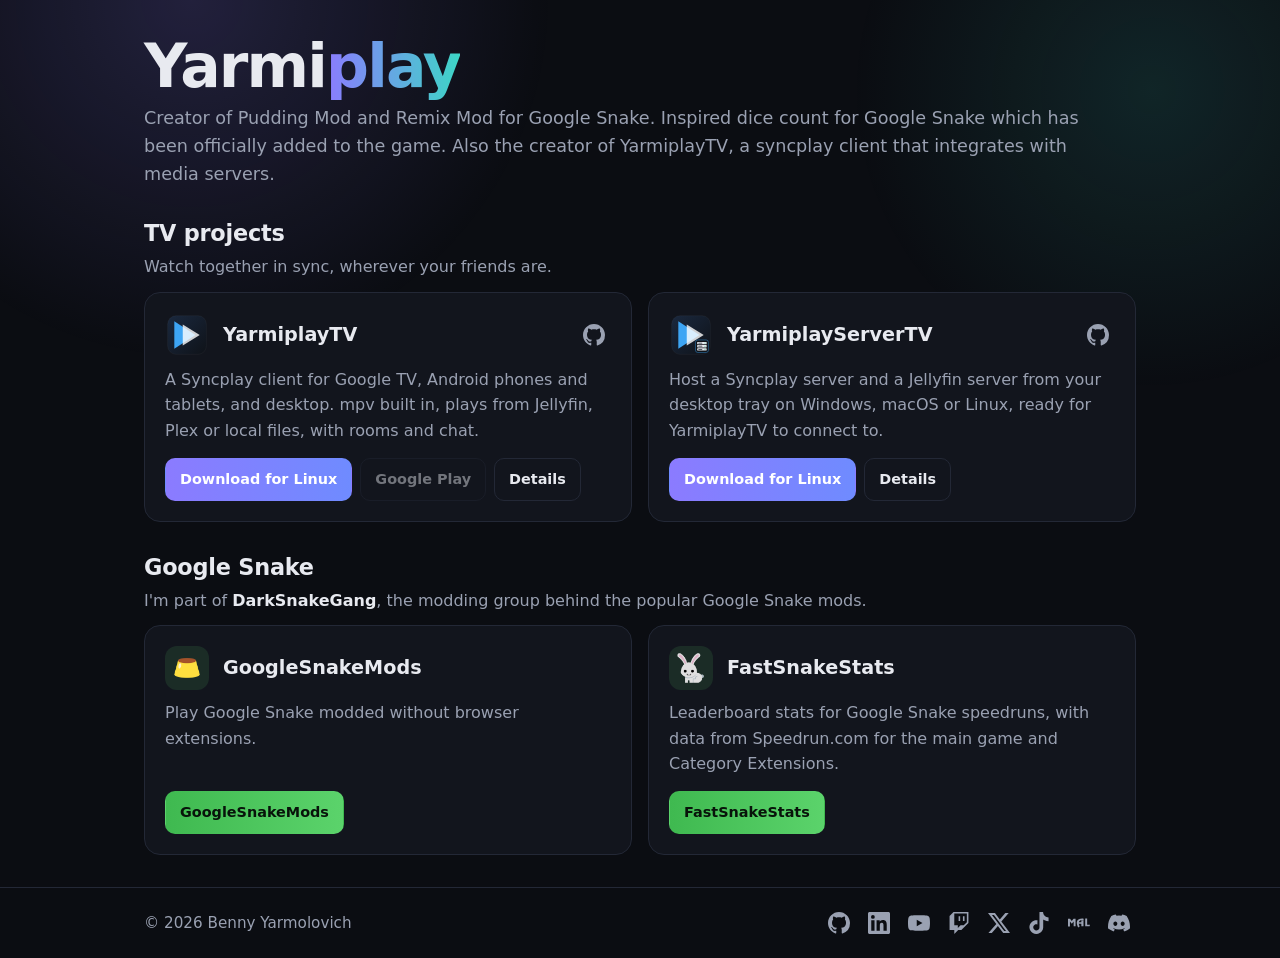
==== index.html @ f29c800c "Footer: icon-only social links Co-authored-by: Cursor <cursoragent@cursor.com>" ====
<!doctype html>
<html lang="en">
<head>
  <meta charset="utf-8">
  <meta name="viewport" content="width=device-width, initial-scale=1">
  <title>Yarmiplay: watch-together apps and Google Snake mods</title>
  <meta name="description" content="Yarmiplay is Benny Yarmolovich's home for YarmiplayTV and YarmiplayServerTV, plus GoogleSnakeMods and FastSnakeStats with DarkSnakeGang.">
  <link rel="canonical" href="https://yarmiplay.com/">
  <meta name="theme-color" content="#0b0d12">
  <link rel="icon" href="/favicon.svg" type="image/svg+xml">

  <meta property="og:type" content="website">
  <meta property="og:site_name" content="Yarmiplay">
  <meta property="og:title" content="Yarmiplay: watch-together apps and Google Snake mods">
  <meta property="og:description" content="YarmiplayTV, YarmiplayServerTV, GoogleSnakeMods and FastSnakeStats.">
  <meta property="og:url" content="https://yarmiplay.com/">
  <meta name="twitter:card" content="summary">
  <meta name="twitter:title" content="Yarmiplay">
  <meta name="twitter:description" content="YarmiplayTV, YarmiplayServerTV, GoogleSnakeMods and FastSnakeStats.">

  <script type="application/ld+json">
  {
    "@context": "https://schema.org",
    "@graph": [
      {
        "@type": "WebSite",
        "@id": "https://yarmiplay.com/#website",
        "url": "https://yarmiplay.com/",
        "name": "Yarmiplay",
        "publisher": { "@id": "https://yarmiplay.com/#person" }
      },
      {
        "@type": "Person",
        "@id": "https://yarmiplay.com/#person",
        "name": "Benny Yarmolovich",
        "alternateName": "Yarmiplay",
        "url": "https://yarmiplay.com/",
        "sameAs": [
          "https://github.com/Yarmiplay",
          "https://www.linkedin.com/in/benny-yarmolovich",
          "https://www.youtube.com/@Yarmiplay",
          "https://www.twitch.tv/yarmiplay",
          "https://x.com/yarmiplay",
          "https://www.tiktok.com/@yarmiplay",
          "https://myanimelist.net/profile/Yarmiplay"
        ],
        "memberOf": { "@type": "Organization", "name": "DarkSnakeGang", "url": "https://googlesnakemods.com/" }
      },
      {
        "@type": "SoftwareApplication",
        "name": "YarmiplayTV",
        "url": "https://tv.yarmiplay.com/",
        "applicationCategory": "MultimediaApplication",
        "operatingSystem": "Android, Google TV, Windows, macOS, Linux",
        "author": { "@id": "https://yarmiplay.com/#person" }
      },
      {
        "@type": "SoftwareApplication",
        "name": "YarmiplayServerTV",
        "url": "https://servertv.yarmiplay.com/",
        "applicationCategory": "MultimediaApplication",
        "operatingSystem": "Windows, macOS, Linux",
        "author": { "@id": "https://yarmiplay.com/#person" }
      }
    ]
  }
  </script>

  <link rel="stylesheet" href="/styles.css">
</head>
<body>
  <div class="glow" aria-hidden="true"></div>

  <header class="hero">
    <div class="wrap">
      <h1>Yarmi<span class="accent">play</span></h1>
      <p class="lead">Creator of Pudding Mod and Remix Mod for Google Snake. Inspired dice count for Google Snake which has been officially added to the game. Also the creator of YarmiplayTV, a syncplay client that integrates with media servers.</p>
    </div>
  </header>

  <main class="wrap">
    <section id="tv" aria-labelledby="tv-title">
      <h2 id="tv-title">TV projects</h2>
      <p class="section-lead">Watch together in sync, wherever your friends are.</p>
      <div class="grid">
        <article class="card">
          <div class="card-head">
            <div class="card-icon app" aria-hidden="true">
              <img src="/images/yarmiplaytv.svg" alt="" width="44" height="44">
            </div>
            <h3>YarmiplayTV</h3>
            <a class="card-source" href="https://github.com/Yarmiplay/YarmiplayTV" aria-label="Source on GitHub" title="Source on GitHub"><svg viewBox="0 0 16 16" aria-hidden="true"><path fill="currentColor" d="M8 0C3.58 0 0 3.58 0 8c0 3.54 2.29 6.53 5.47 7.59.4.07.55-.17.55-.38 0-.19-.01-.82-.01-1.49-2.01.37-2.53-.49-2.69-.94-.09-.23-.48-.94-.82-1.13-.28-.15-.68-.52-.01-.53.63-.01 1.08.58 1.23.82.72 1.21 1.87.87 2.33.66.07-.52.28-.87.51-1.07-1.78-.2-3.64-.89-3.64-3.95 0-.87.31-1.59.82-2.15-.08-.2-.36-1.02.08-2.12 0 0 .67-.21 2.2.82.64-.18 1.32-.27 2-.27.68 0 1.36.09 2 .27 1.53-1.04 2.2-.82 2.2-.82.44 1.1.16 1.92.08 2.12.51.56.82 1.27.82 2.15 0 3.07-1.87 3.75-3.65 3.95.29.25.54.73.54 1.48 0 1.07-.01 1.93-.01 2.2 0 .21.15.46.55.38A8.01 8.01 0 0 0 16 8c0-4.42-3.58-8-8-8z"/></svg></a>
          </div>
          <p>A Syncplay client for Google TV, Android phones and tablets, and desktop. mpv built in, plays from Jellyfin, Plex or local files, with rooms and chat.</p>
          <div class="card-actions">
            <a class="btn primary" href="https://tv.yarmiplay.com/" data-download="tv">Download</a>
            <span class="btn disabled" aria-disabled="true" title="Coming soon">Google Play</span>
            <a class="btn" href="https://tv.yarmiplay.com/">Details</a>
          </div>
        </article>

        <article class="card">
          <div class="card-head">
            <div class="card-icon app" aria-hidden="true">
              <img src="/images/yarmiplayservertv.svg" alt="" width="44" height="44">
            </div>
            <h3>YarmiplayServerTV</h3>
            <a class="card-source" href="https://github.com/Yarmiplay/YarmiplayServerTV" aria-label="Source on GitHub" title="Source on GitHub"><svg viewBox="0 0 16 16" aria-hidden="true"><path fill="currentColor" d="M8 0C3.58 0 0 3.58 0 8c0 3.54 2.29 6.53 5.47 7.59.4.07.55-.17.55-.38 0-.19-.01-.82-.01-1.49-2.01.37-2.53-.49-2.69-.94-.09-.23-.48-.94-.82-1.13-.28-.15-.68-.52-.01-.53.63-.01 1.08.58 1.23.82.72 1.21 1.87.87 2.33.66.07-.52.28-.87.51-1.07-1.78-.2-3.64-.89-3.64-3.95 0-.87.31-1.59.82-2.15-.08-.2-.36-1.02.08-2.12 0 0 .67-.21 2.2.82.64-.18 1.32-.27 2-.27.68 0 1.36.09 2 .27 1.53-1.04 2.2-.82 2.2-.82.44 1.1.16 1.92.08 2.12.51.56.82 1.27.82 2.15 0 3.07-1.87 3.75-3.65 3.95.29.25.54.73.54 1.48 0 1.07-.01 1.93-.01 2.2 0 .21.15.46.55.38A8.01 8.01 0 0 0 16 8c0-4.42-3.58-8-8-8z"/></svg></a>
          </div>
          <p>Host a Syncplay server and a Jellyfin server from your desktop tray on Windows, macOS or Linux, ready for YarmiplayTV to connect to.</p>
          <div class="card-actions">
            <a class="btn primary" href="https://servertv.yarmiplay.com/" data-download="servertv">Download</a>
            <a class="btn" href="https://servertv.yarmiplay.com/">Details</a>
          </div>
        </article>
      </div>
    </section>

    <section id="snake" aria-labelledby="snake-title">
      <h2 id="snake-title">Google Snake</h2>
      <p class="section-lead">I'm part of <strong>DarkSnakeGang</strong>, the modding group behind the popular Google Snake mods.</p>
      <div class="grid">
        <article class="card">
          <div class="card-head">
            <div class="card-icon snake" aria-hidden="true">
              <img src="/images/pudding.png" alt="" width="40" height="40">
            </div>
            <h3>GoogleSnakeMods</h3>
          </div>
          <p>Play Google Snake modded without browser extensions.</p>
          <div class="card-actions">
            <a class="btn primary" href="https://googlesnakemods.com/">GoogleSnakeMods</a>
          </div>
        </article>

        <article class="card">
          <div class="card-head">
            <div class="card-icon snake" aria-hidden="true">
              <img src="/images/bunny.png" alt="" width="40" height="40">
            </div>
            <h3>FastSnakeStats</h3>
          </div>
          <p>Leaderboard stats for Google Snake speedruns, with data from Speedrun.com for the main game and Category Extensions.</p>
          <div class="card-actions">
            <a class="btn primary" href="https://stats.googlesnakemods.com/">FastSnakeStats</a>
          </div>
        </article>
      </div>
    </section>
  </main>

  <footer class="footer">
    <div class="wrap footer-inner">
      <p>&copy; <span id="year">2026</span> Benny Yarmolovich</p>
      <nav class="social" aria-label="Links">
        <a href="https://github.com/Yarmiplay" rel="me noopener" aria-label="GitHub" title="GitHub">
          <svg viewBox="0 0 16 16" aria-hidden="true"><path fill="currentColor" d="M8 0C3.58 0 0 3.58 0 8c0 3.54 2.29 6.53 5.47 7.59.4.07.55-.17.55-.38 0-.19-.01-.82-.01-1.49-2.01.37-2.53-.49-2.69-.94-.09-.23-.48-.94-.82-1.13-.28-.15-.68-.52-.01-.53.63-.01 1.08.58 1.23.82.72 1.21 1.87.87 2.33.66.07-.52.28-.87.51-1.07-1.78-.2-3.64-.89-3.64-3.95 0-.87.31-1.59.82-2.15-.08-.2-.36-1.02.08-2.12 0 0 .67-.21 2.2.82.64-.18 1.32-.27 2-.27.68 0 1.36.09 2 .27 1.53-1.04 2.2-.82 2.2-.82.44 1.1.16 1.92.08 2.12.51.56.82 1.27.82 2.15 0 3.07-1.87 3.75-3.65 3.95.29.25.54.73.54 1.48 0 1.07-.01 1.93-.01 2.2 0 .21.15.46.55.38A8.01 8.01 0 0 0 16 8c0-4.42-3.58-8-8-8z"/></svg>
        </a>
        <a href="https://www.linkedin.com/in/benny-yarmolovich" rel="me noopener" aria-label="LinkedIn" title="LinkedIn">
          <svg viewBox="0 0 24 24" aria-hidden="true"><path fill="currentColor" d="M20.45 20.45h-3.55v-5.57c0-1.33-.03-3.04-1.85-3.04-1.85 0-2.14 1.45-2.14 2.94v5.67H9.35V9h3.41v1.56h.05c.48-.9 1.64-1.85 3.37-1.85 3.6 0 4.27 2.37 4.27 5.46v6.28zM5.34 7.43a2.06 2.06 0 1 1 0-4.12 2.06 2.06 0 0 1 0 4.12zM7.12 20.45H3.56V9h3.56v11.45zM22.22 0H1.77C.79 0 0 .77 0 1.73v20.54C0 23.23.79 24 1.77 24h20.45c.98 0 1.78-.77 1.78-1.73V1.73C24 .77 23.2 0 22.22 0z"/></svg>
        </a>
        <a href="https://www.youtube.com/@Yarmiplay" rel="me noopener" aria-label="YouTube" title="YouTube">
          <svg viewBox="0 0 24 24" aria-hidden="true"><path fill="currentColor" d="M23.498 6.186a3.016 3.016 0 0 0-2.122-2.136C19.505 3.545 12 3.545 12 3.545s-7.505 0-9.377.505A3.017 3.017 0 0 0 .502 6.186C0 8.07 0 12 0 12s0 3.93.502 5.814a3.016 3.016 0 0 0 2.122 2.136c1.871.505 9.376.505 9.376.505s7.505 0 9.377-.505a3.015 3.015 0 0 0 2.122-2.136C24 15.93 24 12 24 12s0-3.93-.502-5.814zM9.545 15.568V8.432L15.818 12l-6.273 3.568z"/></svg>
        </a>
        <a href="https://www.twitch.tv/yarmiplay" rel="me noopener" aria-label="Twitch" title="Twitch">
          <svg viewBox="0 0 24 24" aria-hidden="true"><path fill="currentColor" d="M11.571 4.714h1.715v5.143H11.57zm4.715 0H18v5.143h-1.714zM6 0L1.714 4.286v15.428h5.143V24l4.286-4.286h3.428L22.286 12V0zm14.571 11.143l-3.428 3.428h-3.429l-3 3v-3H6.857V1.714h13.714Z"/></svg>
        </a>
        <a href="https://x.com/yarmiplay" rel="me noopener" aria-label="X" title="X">
          <svg viewBox="0 0 24 24" aria-hidden="true"><path fill="currentColor" d="M18.901 1.153h3.68l-8.04 9.19L24 22.846h-7.406l-5.8-7.584-6.638 7.584H.474l8.6-9.83L0 1.154h7.594l5.243 6.932ZM17.61 20.644h2.039L6.486 3.24H4.298Z"/></svg>
        </a>
        <a href="https://www.tiktok.com/@yarmiplay" rel="me noopener" aria-label="TikTok" title="TikTok">
          <svg viewBox="0 0 24 24" aria-hidden="true"><path fill="currentColor" d="M12.525.02c1.31-.02 2.61-.01 3.91-.02.08 1.53.63 3.09 1.75 4.17 1.12 1.11 2.7 1.62 4.24 1.79v4.03c-1.44-.05-2.89-.35-4.2-.97-.57-.26-1.1-.59-1.62-.93-.01 2.92.01 5.84-.02 8.75-.08 1.4-.54 2.79-1.35 3.94-1.31 1.92-3.58 3.17-5.91 3.21-1.43.08-2.86-.31-4.08-1.03-2.02-1.19-3.44-3.37-3.65-5.71-.02-.5-.03-1-.01-1.49.18-1.9 1.12-3.72 2.58-4.96 1.66-1.44 3.98-2.13 6.15-1.72.02 1.48-.04 2.96-.04 4.44-.99-.32-2.15-.23-3.02.37-.63.41-1.11 1.04-1.36 1.75-.21.51-.15 1.07-.14 1.61.24 1.64 1.82 3.02 3.5 2.87 1.12-.01 2.19-.66 2.77-1.61.19-.33.4-.67.41-1.06.1-1.79.06-3.57.07-5.36.01-4.03-.01-8.05.02-12.07z"/></svg>
        </a>
        <a href="https://myanimelist.net/profile/Yarmiplay" rel="me noopener" aria-label="MyAnimeList" title="MyAnimeList">
          <svg viewBox="0 0 24 24" aria-hidden="true"><path fill="currentColor" d="M8.273 7.247v8.423l-2.103-.003v-5.216l-2.03 2.404-1.989-2.458-.02 5.285H.001L0 7.247h2.203l1.865 2.545 2.015-2.546 2.19.001zm8.628 2.069l.025 6.335h-2.365l-.008-2.871h-2.8c.07.499.21 1.266.417 1.779.155.381.298.751.583 1.128l-1.705 1.125c-.349-.636-.622-1.337-.878-2.082a9.296 9.296 0 0 1-.507-2.179c-.085-.75-.097-1.471.107-2.212a3.908 3.908 0 0 1 1.161-1.866c.313-.293.749-.5 1.1-.687.351-.187.743-.264 1.107-.359a7.405 7.405 0 0 1 1.191-.183c.398-.034 1.107-.066 2.39-.028l.545 1.749H14.51c-.593.008-.878.001-1.341.209a2.236 2.236 0 0 0-1.278 1.92l2.663.033.038-1.81h2.309zm3.992-2.099v6.627l3.107.032-.43 1.775h-4.807V7.187l2.13.03z"/></svg>
        </a>
        <a href="https://discord.gg/WDsuePf" rel="noopener" aria-label="Discord" title="Discord">
          <svg viewBox="0 0 24 24" aria-hidden="true"><path fill="currentColor" d="M20.317 4.37a19.79 19.79 0 0 0-4.885-1.515.074.074 0 0 0-.079.037c-.21.375-.444.865-.608 1.25a18.27 18.27 0 0 0-5.487 0 12.64 12.64 0 0 0-.617-1.25.077.077 0 0 0-.079-.037A19.74 19.74 0 0 0 3.677 4.37a.07.07 0 0 0-.032.028C.533 9.046-.32 13.58.099 18.058a.082.082 0 0 0 .031.056 19.9 19.9 0 0 0 5.993 3.03.078.078 0 0 0 .084-.028c.462-.63.874-1.295 1.226-1.994a.076.076 0 0 0-.041-.106 13.1 13.1 0 0 1-1.872-.892.077.077 0 0 1-.008-.128c.126-.094.252-.192.372-.291a.074.074 0 0 1 .078-.01c3.928 1.793 8.18 1.793 12.061 0a.074.074 0 0 1 .079.009c.12.1.246.198.373.292a.077.077 0 0 1-.007.128 12.3 12.3 0 0 1-1.873.891.077.077 0 0 0-.041.107c.36.698.772 1.362 1.225 1.993a.076.076 0 0 0 .084.029 19.84 19.84 0 0 0 6.002-3.03.077.077 0 0 0 .032-.054c.5-5.177-.838-9.674-3.549-13.66a.061.061 0 0 0-.031-.03zM8.02 15.33c-1.183 0-2.157-1.085-2.157-2.419 0-1.333.956-2.419 2.157-2.419 1.21 0 2.176 1.096 2.157 2.42 0 1.333-.956 2.418-2.157 2.418zm7.975 0c-1.183 0-2.157-1.085-2.157-2.419 0-1.333.955-2.419 2.157-2.419 1.21 0 2.176 1.096 2.157 2.42 0 1.333-.946 2.418-2.157 2.418z"/></svg>
        </a>
      </nav>
    </div>
  </footer>

  <script>
    document.getElementById("year").textContent = new Date().getFullYear();

    (function () {
      var ua = navigator.userAgent, os = null;
      if (/Android/i.test(ua)) os = "android";
      else if (/iPhone|iPad|iPod/.test(ua) || (/Macintosh/.test(ua) && navigator.maxTouchPoints > 1)) os = "ios";
      else if (/Windows/.test(ua)) os = "windows";
      else if (/Macintosh|Mac OS X/.test(ua)) os = "macos";
      else if (/Linux|X11|CrOS/.test(ua)) os = "linux";
      if (!os) return;

      var names = { android: "Android", ios: "iPhone and iPad", windows: "Windows", macos: "macOS", linux: "Linux" };
      var apps = {
        tv: { site: "https://tv.yarmiplay.com/", android: "YarmiplayTV.apk", windows: "YarmiplayTV.msi", macos: "YarmiplayTV.dmg", linux: "YarmiplayTV.deb" },
        servertv: { site: "https://servertv.yarmiplay.com/", windows: "YarmiplayServerTV.msi", macos: "YarmiplayServerTV.dmg", linux: "YarmiplayServerTV.deb" }
      };

      document.querySelectorAll("[data-download]").forEach(function (link) {
        var app = apps[link.getAttribute("data-download")], file = app[os];
        if (file) {
          link.href = app.site + file;
          link.textContent = "Download for " + names[os];
          return;
        }
        var off = document.createElement("span");
        off.className = "btn disabled";
        off.setAttribute("aria-disabled", "true");
        off.textContent = "Not available for " + names[os];
        link.replaceWith(off);
      });
    })();
  </script>
</body>
</html>
---- styles.css ----
:root {
  --bg: #0b0d12;
  --surface: #12151d;
  --surface-hover: #171b25;
  --border: #232836;
  --text: #e8eaf0;
  --muted: #9aa1b2;
  --accent: #8b7bff;
  --accent-2: #3dd6c6;
  --snake: #5bd36b;
  --radius: 16px;
}

* { box-sizing: border-box; }

html { scroll-behavior: smooth; }

body {
  margin: 0;
  background: var(--bg);
  color: var(--text);
  font-family: system-ui, -apple-system, "Segoe UI", Roboto, "Helvetica Neue", Arial, sans-serif;
  line-height: 1.6;
  -webkit-font-smoothing: antialiased;
  min-height: 100vh;
  display: flex;
  flex-direction: column;
}

a { color: inherit; }

.wrap {
  width: 100%;
  max-width: 1040px;
  margin: 0 auto;
  padding: 0 24px;
}

.glow {
  position: fixed;
  inset: 0;
  pointer-events: none;
  z-index: -1;
  background:
    radial-gradient(600px circle at 15% 0%, rgba(139, 123, 255, 0.18), transparent 60%),
    radial-gradient(500px circle at 90% 10%, rgba(61, 214, 198, 0.12), transparent 60%);
}

/* Hero */
.hero { padding: 36px 0 8px; }

h1 {
  margin: 0;
  font-size: clamp(2.5rem, 6vw, 3.75rem);
  line-height: 1;
  letter-spacing: -0.03em;
  font-weight: 800;
}

.accent {
  background: linear-gradient(90deg, var(--accent), var(--accent-2));
  -webkit-background-clip: text;
  background-clip: text;
  color: transparent;
}

.lead {
  max-width: 960px;
  margin: 8px 0 0;
  color: var(--muted);
  font-size: 1.1rem;
}

/* Sections */
main { flex: 1; }

section { padding: 20px 0 8px; }

h2 {
  margin: 0;
  font-size: 1.4rem;
  letter-spacing: -0.01em;
}

.section-lead { margin: 2px 0 12px; color: var(--muted); }
.section-lead strong { color: var(--text); }

.grid {
  display: grid;
  grid-template-columns: repeat(auto-fit, minmax(280px, 1fr));
  gap: 16px;
}

/* Cards */
.card {
  display: flex;
  flex-direction: column;
  padding: 20px;
  background: var(--surface);
  border: 1px solid var(--border);
  border-radius: var(--radius);
  transition: transform 0.2s, border-color 0.2s, background 0.2s, box-shadow 0.2s;
}

.card:hover {
  transform: translateY(-3px);
  background: var(--surface-hover);
  border-color: rgba(139, 123, 255, 0.5);
  box-shadow: 0 12px 32px rgba(0, 0, 0, 0.35);
}

.card-head { display: flex; align-items: center; gap: 14px; margin-bottom: 10px; }

.card-icon {
  flex: none;
  width: 44px;
  height: 44px;
  display: grid;
  place-items: center;
  border-radius: 12px;
  color: var(--accent);
  background: rgba(139, 123, 255, 0.12);
}

.card-icon svg { width: 24px; height: 24px; }

.card-icon img { width: 36px; height: 36px; object-fit: contain; }

.card-icon.app { background: none; }

.card-icon.app img { width: 100%; height: 100%; }

.card-icon.snake { color: var(--snake); background: rgba(91, 211, 107, 0.12); }

.card:has(.card-icon.snake):hover { border-color: rgba(91, 211, 107, 0.5); }

.card h3 { margin: 0; font-size: 1.2rem; }

.card-source {
  margin-left: auto;
  display: inline-flex;
  padding: 6px;
  border-radius: 8px;
  color: var(--muted);
  transition: color 0.2s;
}

.card-source:hover { color: var(--text); }

.card-source svg { width: 22px; height: 22px; }

.card p { margin: 0 0 14px; color: var(--muted); }

.card-actions { display: flex; gap: 8px; flex-wrap: wrap; margin-top: auto; }

.btn {
  display: inline-flex;
  align-items: center;
  padding: 9px 14px;
  border-radius: 10px;
  border: 1px solid var(--border);
  text-decoration: none;
  font-weight: 600;
  font-size: 0.9rem;
  transition: background 0.2s, border-color 0.2s, transform 0.2s;
}

.btn:hover { border-color: var(--muted); }

.btn.primary {
  border-color: transparent;
  background: linear-gradient(90deg, var(--accent), #6f8bff);
  color: #fff;
}

.btn.primary:hover { transform: translateY(-1px); filter: brightness(1.1); }

.btn.disabled { opacity: 0.45; cursor: not-allowed; }

.btn.disabled:hover { border-color: var(--border); }

.card:has(.card-icon.snake) .btn.primary {
  background: linear-gradient(90deg, #3fb950, var(--snake));
  color: #08130a;
}

a:focus-visible { outline: 2px solid var(--accent-2); outline-offset: 3px; }

/* Footer */
.footer {
  border-top: 1px solid var(--border);
  margin-top: 24px;
  padding: 18px 0;
  color: var(--muted);
  font-size: 0.95rem;
}

.footer-inner {
  display: flex;
  justify-content: space-between;
  align-items: center;
  gap: 16px;
  flex-wrap: wrap;
}

.footer p { margin: 0; }

.social { display: flex; flex-wrap: wrap; gap: 6px; }

.social a {
  display: inline-flex;
  padding: 6px;
  border-radius: 8px;
  transition: color 0.2s, background 0.2s;
}

.social a:hover { color: var(--text); background: var(--surface-hover); }

.social svg { width: 22px; height: 22px; }

/* 404 */
.notfound {
  flex: 1;
  display: grid;
  place-items: center;
  text-align: center;
  padding: 96px 24px;
}

.notfound h1 { font-size: clamp(4rem, 14vw, 7rem); }

.notfound .lead { margin: 12px 0 24px; }

@media (prefers-reduced-motion: reduce) {
  html { scroll-behavior: auto; }
  .card, .btn { transition: none; }
  .card:hover, .btn.primary:hover { transform: none; }
}
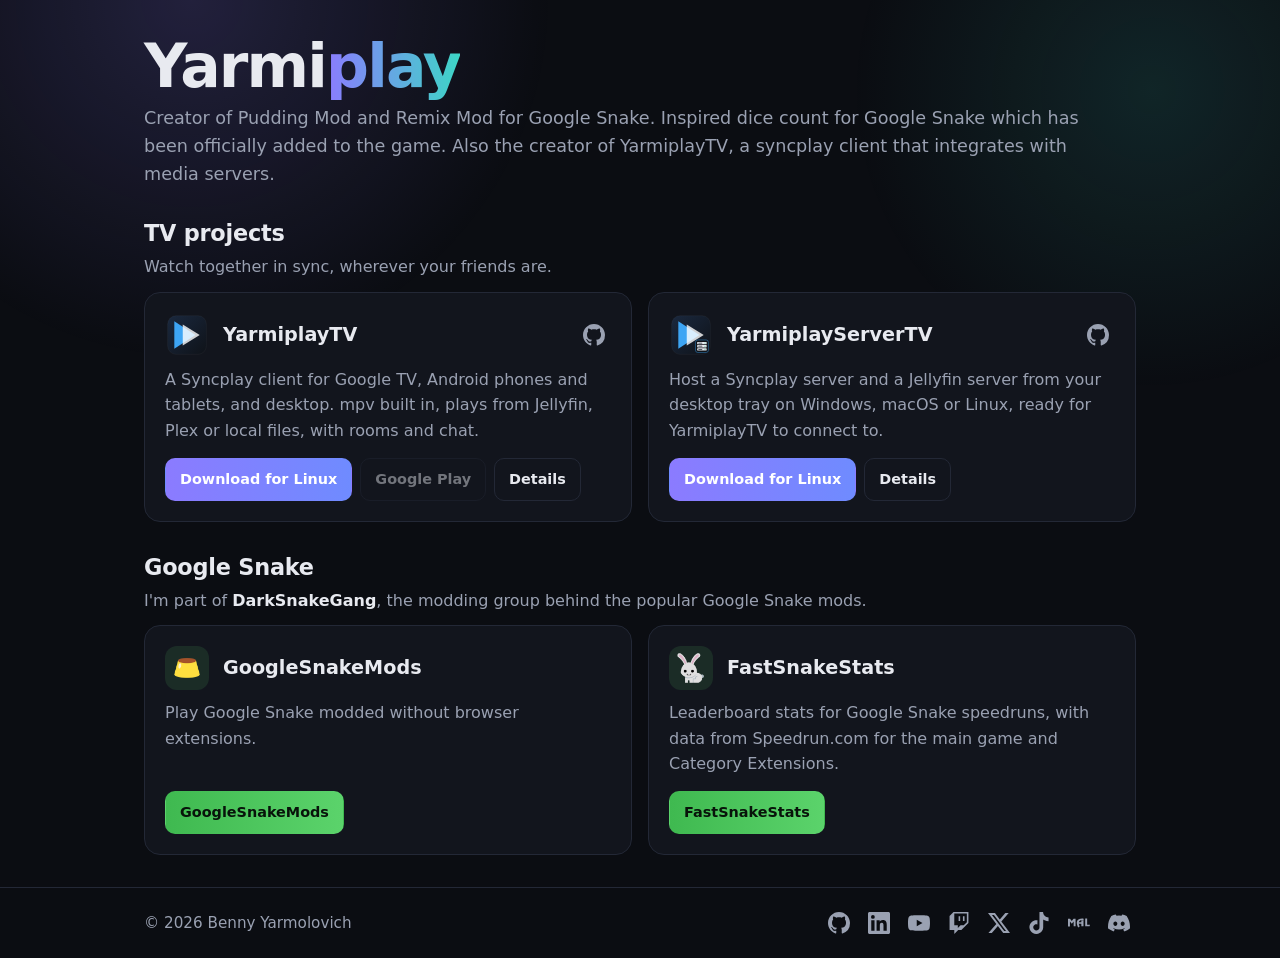
==== commit 3d62d3cf: "YarmiplayTV Windows download: Microsoft Store Co-authored-by: Cursor <cursoragent@cursor.com>" ====
--- a/index.html
+++ b/index.html
@@ -195,14 +195,14 @@
 
       var names = { android: "Android", ios: "iPhone and iPad", windows: "Windows", macos: "macOS", linux: "Linux" };
       var apps = {
-        tv: { site: "https://tv.yarmiplay.com/", android: "YarmiplayTV.apk", windows: "YarmiplayTV.msi", macos: "YarmiplayTV.dmg", linux: "YarmiplayTV.deb" },
+        tv: { site: "https://tv.yarmiplay.com/", android: "YarmiplayTV.apk", windows: "https://apps.microsoft.com/detail/9PDBVR6W069J", macos: "YarmiplayTV.dmg", linux: "YarmiplayTV.deb" },
         servertv: { site: "https://servertv.yarmiplay.com/", windows: "YarmiplayServerTV.msi", macos: "YarmiplayServerTV.dmg", linux: "YarmiplayServerTV.deb" }
       };
 
       document.querySelectorAll("[data-download]").forEach(function (link) {
         var app = apps[link.getAttribute("data-download")], file = app[os];
         if (file) {
-          link.href = app.site + file;
+          link.href = new URL(file, app.site).href;
           link.textContent = "Download for " + names[os];
           return;
         }
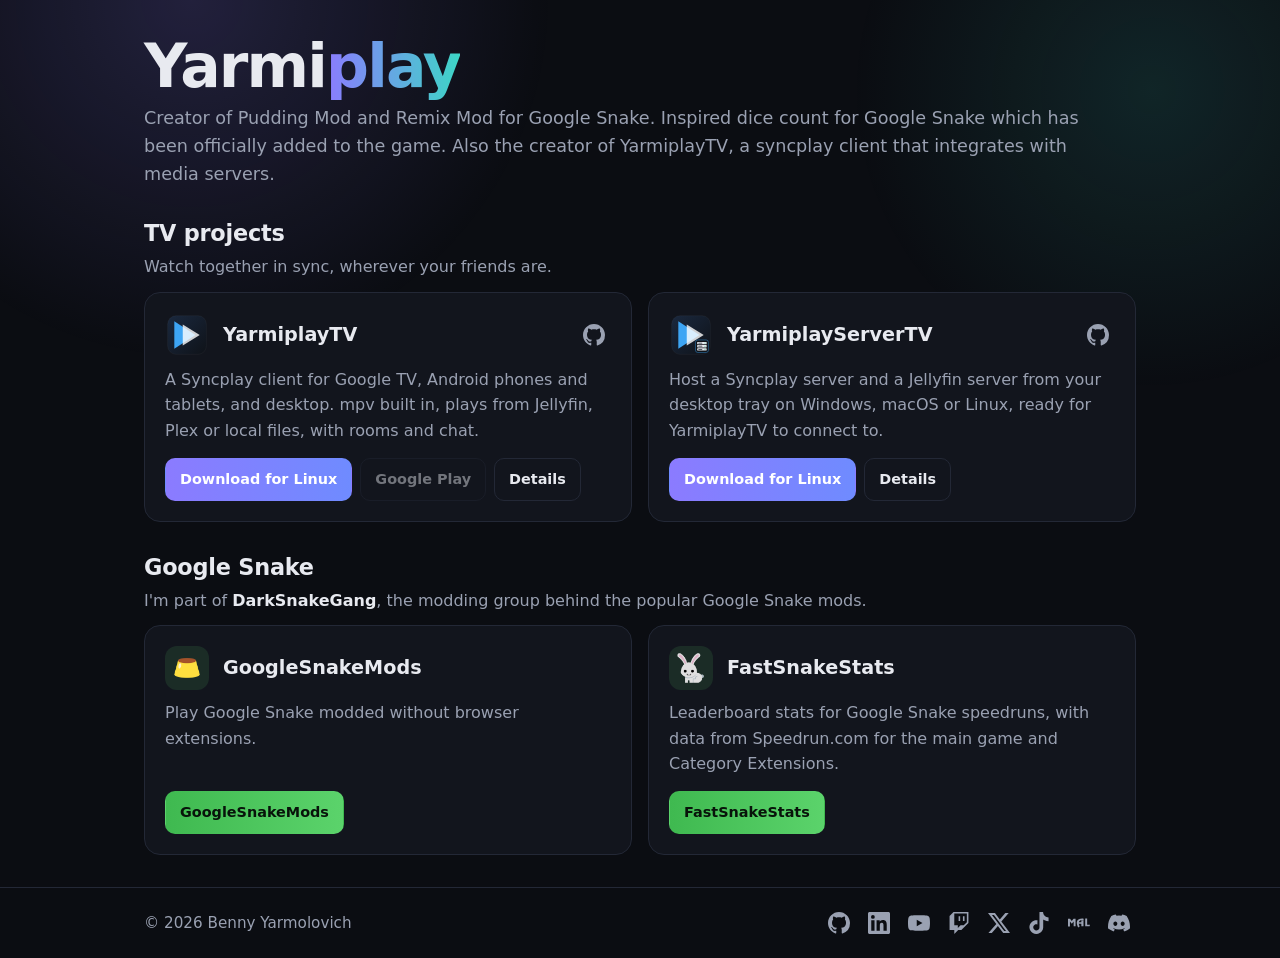
==== commit 913e37da: "YarmiplayServerTV Windows download: Microsoft Store Co-authored-by: Cursor <cursoragent@cursor.com>" ====
--- a/index.html
+++ b/index.html
@@ -196,7 +196,7 @@
       var names = { android: "Android", ios: "iPhone and iPad", windows: "Windows", macos: "macOS", linux: "Linux" };
       var apps = {
         tv: { site: "https://tv.yarmiplay.com/", android: "YarmiplayTV.apk", windows: "https://apps.microsoft.com/detail/9PDBVR6W069J", macos: "YarmiplayTV.dmg", linux: "YarmiplayTV.deb" },
-        servertv: { site: "https://servertv.yarmiplay.com/", windows: "YarmiplayServerTV.msi", macos: "YarmiplayServerTV.dmg", linux: "YarmiplayServerTV.deb" }
+        servertv: { site: "https://servertv.yarmiplay.com/", windows: "https://apps.microsoft.com/detail/9P6B9C1KXFFQ", macos: "YarmiplayServerTV.dmg", linux: "YarmiplayServerTV.deb" }
       };
 
       document.querySelectorAll("[data-download]").forEach(function (link) {
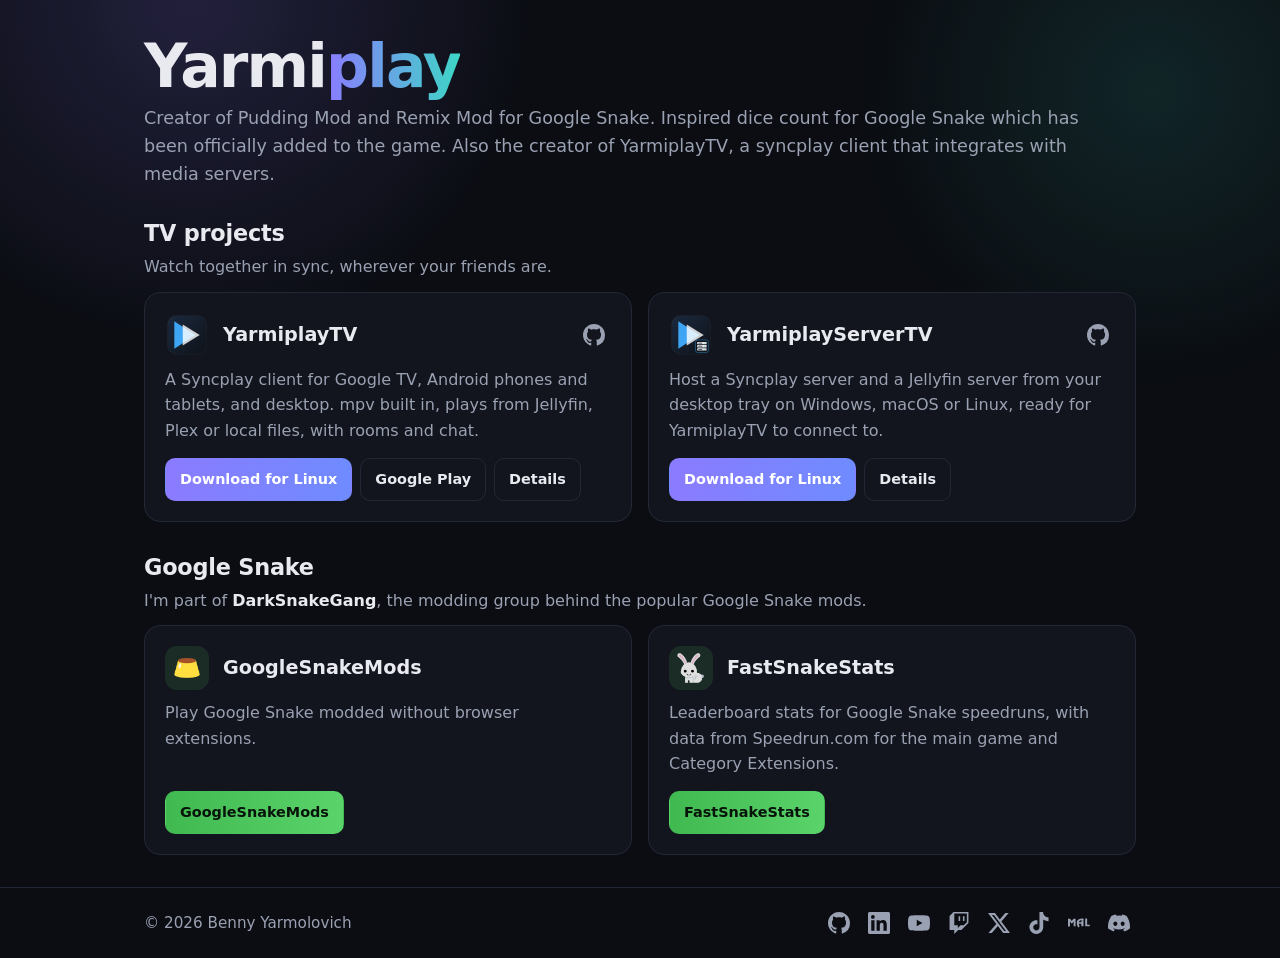
==== commit 677502f6: "YarmiplayTV Google Play button: tester page Co-authored-by: Cursor <cursoragent@cursor.com>" ====
--- a/index.html
+++ b/index.html
@@ -94,7 +94,7 @@
           <p>A Syncplay client for Google TV, Android phones and tablets, and desktop. mpv built in, plays from Jellyfin, Plex or local files, with rooms and chat.</p>
           <div class="card-actions">
             <a class="btn primary" href="https://tv.yarmiplay.com/" data-download="tv">Download</a>
-            <span class="btn disabled" aria-disabled="true" title="Coming soon">Google Play</span>
+            <a class="btn" href="https://tv.yarmiplay.com/test/" title="Become a tester on Google Play">Google Play</a>
             <a class="btn" href="https://tv.yarmiplay.com/">Details</a>
           </div>
         </article>
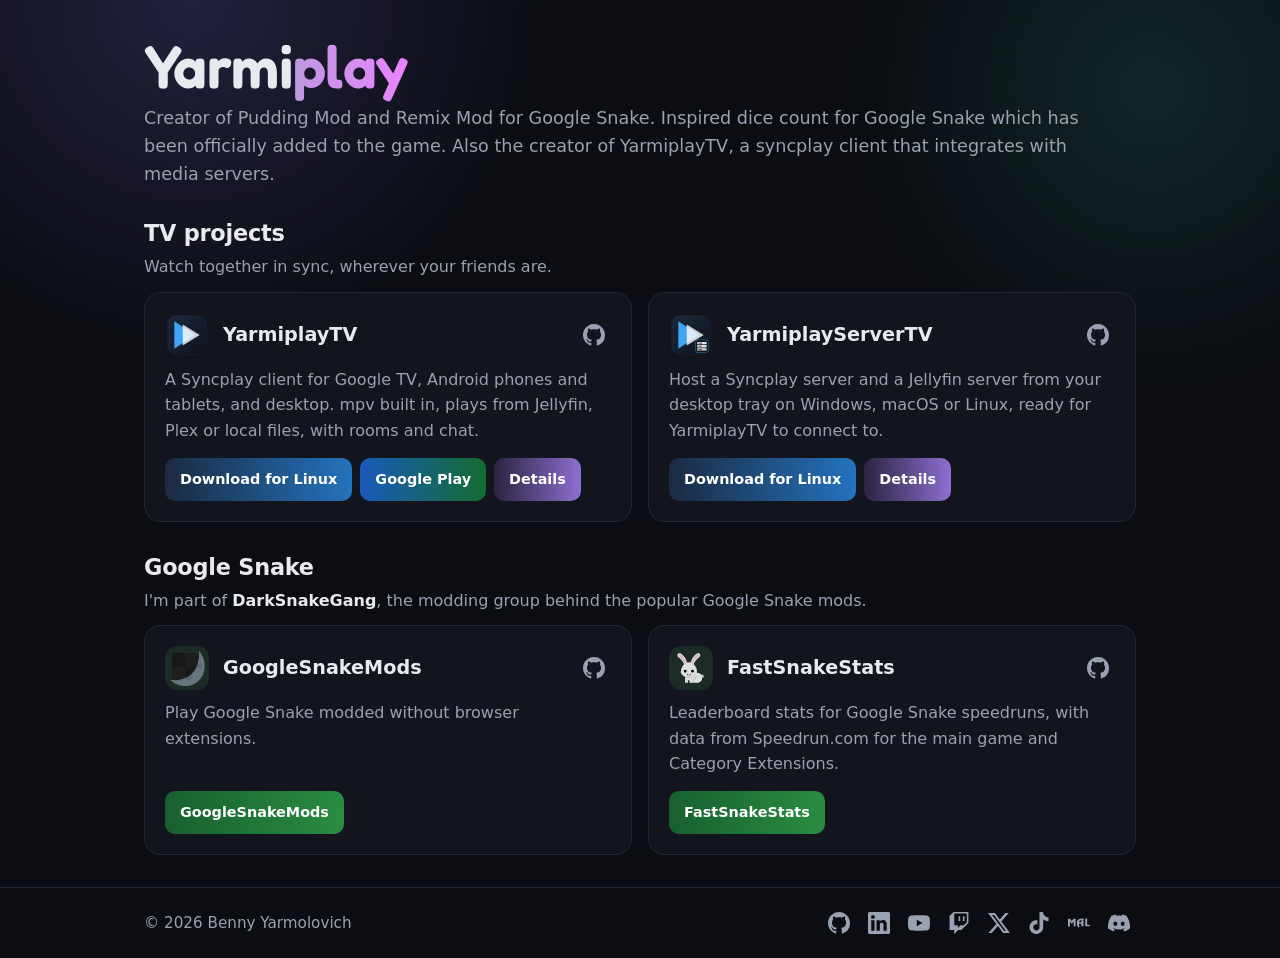
==== commit 74375273: "Improved Design" ====
--- a/index.html
+++ b/index.html
@@ -66,6 +66,9 @@
   }
   </script>
 
+  <link rel="preconnect" href="https://fonts.googleapis.com">
+  <link rel="preconnect" href="https://fonts.gstatic.com" crossorigin>
+  <link rel="stylesheet" href="https://fonts.googleapis.com/css2?family=Fredoka:wght@600&display=swap">
   <link rel="stylesheet" href="/styles.css">
 </head>
 <body>
@@ -94,8 +97,8 @@
           <p>A Syncplay client for Google TV, Android phones and tablets, and desktop. mpv built in, plays from Jellyfin, Plex or local files, with rooms and chat.</p>
           <div class="card-actions">
             <a class="btn primary" href="https://tv.yarmiplay.com/" data-download="tv">Download</a>
-            <a class="btn" href="https://tv.yarmiplay.com/test/" title="Become a tester on Google Play">Google Play</a>
-            <a class="btn" href="https://tv.yarmiplay.com/">Details</a>
+            <a class="btn gplay" href="https://tv.yarmiplay.com/test/" title="Become a tester on Google Play">Google Play</a>
+            <a class="btn details" href="https://tv.yarmiplay.com/">Details</a>
           </div>
         </article>
 
@@ -110,7 +113,7 @@
           <p>Host a Syncplay server and a Jellyfin server from your desktop tray on Windows, macOS or Linux, ready for YarmiplayTV to connect to.</p>
           <div class="card-actions">
             <a class="btn primary" href="https://servertv.yarmiplay.com/" data-download="servertv">Download</a>
-            <a class="btn" href="https://servertv.yarmiplay.com/">Details</a>
+            <a class="btn details" href="https://servertv.yarmiplay.com/">Details</a>
           </div>
         </article>
       </div>
@@ -123,9 +126,10 @@
         <article class="card">
           <div class="card-head">
             <div class="card-icon snake" aria-hidden="true">
-              <img src="/images/pudding.png" alt="" width="40" height="40">
+              <img src="/images/darksnakegang.png" alt="" width="40" height="40">
             </div>
             <h3>GoogleSnakeMods</h3>
+            <a class="card-source" href="https://github.com/DarkSnakeGang" aria-label="DarkSnakeGang on GitHub" title="DarkSnakeGang on GitHub"><svg viewBox="0 0 16 16" aria-hidden="true"><path fill="currentColor" d="M8 0C3.58 0 0 3.58 0 8c0 3.54 2.29 6.53 5.47 7.59.4.07.55-.17.55-.38 0-.19-.01-.82-.01-1.49-2.01.37-2.53-.49-2.69-.94-.09-.23-.48-.94-.82-1.13-.28-.15-.68-.52-.01-.53.63-.01 1.08.58 1.23.82.72 1.21 1.87.87 2.33.66.07-.52.28-.87.51-1.07-1.78-.2-3.64-.89-3.64-3.95 0-.87.31-1.59.82-2.15-.08-.2-.36-1.02.08-2.12 0 0 .67-.21 2.2.82.64-.18 1.32-.27 2-.27.68 0 1.36.09 2 .27 1.53-1.04 2.2-.82 2.2-.82.44 1.1.16 1.92.08 2.12.51.56.82 1.27.82 2.15 0 3.07-1.87 3.75-3.65 3.95.29.25.54.73.54 1.48 0 1.07-.01 1.93-.01 2.2 0 .21.15.46.55.38A8.01 8.01 0 0 0 16 8c0-4.42-3.58-8-8-8z"/></svg></a>
           </div>
           <p>Play Google Snake modded without browser extensions.</p>
           <div class="card-actions">
@@ -139,6 +143,7 @@
               <img src="/images/bunny.png" alt="" width="40" height="40">
             </div>
             <h3>FastSnakeStats</h3>
+            <a class="card-source" href="https://github.com/DarkSnakeGang/FastSnakeStats" aria-label="Source on GitHub" title="Source on GitHub"><svg viewBox="0 0 16 16" aria-hidden="true"><path fill="currentColor" d="M8 0C3.58 0 0 3.58 0 8c0 3.54 2.29 6.53 5.47 7.59.4.07.55-.17.55-.38 0-.19-.01-.82-.01-1.49-2.01.37-2.53-.49-2.69-.94-.09-.23-.48-.94-.82-1.13-.28-.15-.68-.52-.01-.53.63-.01 1.08.58 1.23.82.72 1.21 1.87.87 2.33.66.07-.52.28-.87.51-1.07-1.78-.2-3.64-.89-3.64-3.95 0-.87.31-1.59.82-2.15-.08-.2-.36-1.02.08-2.12 0 0 .67-.21 2.2.82.64-.18 1.32-.27 2-.27.68 0 1.36.09 2 .27 1.53-1.04 2.2-.82 2.2-.82.44 1.1.16 1.92.08 2.12.51.56.82 1.27.82 2.15 0 3.07-1.87 3.75-3.65 3.95.29.25.54.73.54 1.48 0 1.07-.01 1.93-.01 2.2 0 .21.15.46.55.38A8.01 8.01 0 0 0 16 8c0-4.42-3.58-8-8-8z"/></svg></a>
           </div>
           <p>Leaderboard stats for Google Snake speedruns, with data from Speedrun.com for the main game and Category Extensions.</p>
           <div class="card-actions">
--- a/styles.css
+++ b/styles.css
@@ -8,6 +8,10 @@
   --accent: #8b7bff;
   --accent-2: #3dd6c6;
   --snake: #5bd36b;
+  --brand-gradient: linear-gradient(90deg, #be99e0, #ea83ff);
+  --tv-gradient: linear-gradient(90deg, #1b2a41, #2373bd);
+  --gplay-gradient: linear-gradient(90deg, #185abc, #146c2e);
+  --details-gradient: linear-gradient(90deg, #2a2340, #8e6fd1);
   --radius: 16px;
 }
 
@@ -52,13 +56,14 @@
 h1 {
   margin: 0;
   font-size: clamp(2.5rem, 6vw, 3.75rem);
+  font-family: "Fredoka", system-ui, sans-serif;
   line-height: 1;
-  letter-spacing: -0.03em;
-  font-weight: 800;
+  letter-spacing: -0.01em;
+  font-weight: 600;
 }
 
 .accent {
-  background: linear-gradient(90deg, var(--accent), var(--accent-2));
+  background: var(--brand-gradient);
   -webkit-background-clip: text;
   background-clip: text;
   color: transparent;
@@ -169,19 +174,31 @@
 
 .btn.primary {
   border-color: transparent;
-  background: linear-gradient(90deg, var(--accent), #6f8bff);
-  color: #fff;
-}
-
-.btn.primary:hover { transform: translateY(-1px); filter: brightness(1.1); }
+  background: var(--tv-gradient) border-box;
+  color: #fff;
+}
+
+.btn.gplay {
+  border-color: transparent;
+  background: var(--gplay-gradient) border-box;
+  color: #fff;
+}
+
+.btn.details {
+  border-color: transparent;
+  background: var(--details-gradient) border-box;
+  color: #fff;
+}
+
+.btn.primary:hover, .btn.gplay:hover, .btn.details:hover { transform: translateY(-1px); filter: brightness(1.1); }
 
 .btn.disabled { opacity: 0.45; cursor: not-allowed; }
 
 .btn.disabled:hover { border-color: var(--border); }
 
 .card:has(.card-icon.snake) .btn.primary {
-  background: linear-gradient(90deg, #3fb950, var(--snake));
-  color: #08130a;
+  background: linear-gradient(90deg, #17602f, #2a8c41) border-box;
+  color: #fff;
 }
 
 a:focus-visible { outline: 2px solid var(--accent-2); outline-offset: 3px; }
@@ -234,5 +251,5 @@
 @media (prefers-reduced-motion: reduce) {
   html { scroll-behavior: auto; }
   .card, .btn { transition: none; }
-  .card:hover, .btn.primary:hover { transform: none; }
-}
+  .card:hover, .btn.primary:hover, .btn.gplay:hover, .btn.details:hover { transform: none; }
+}
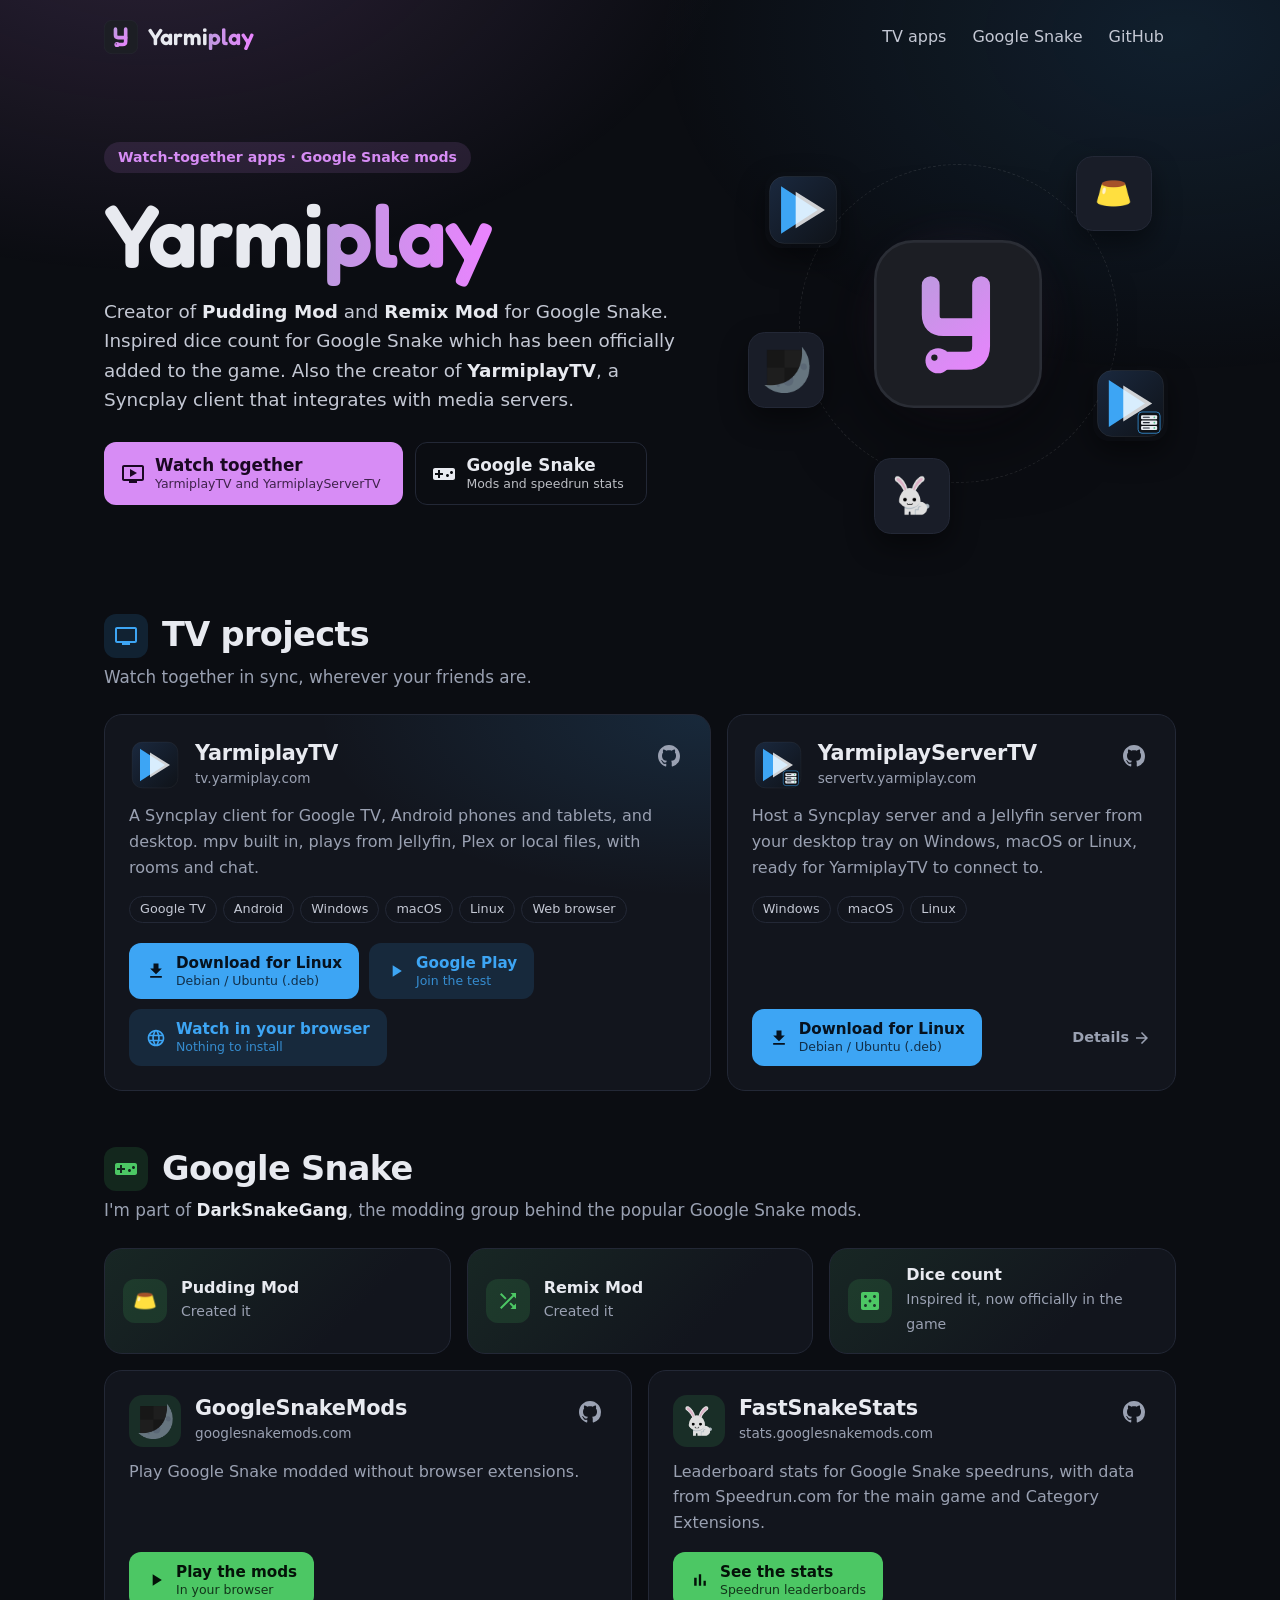
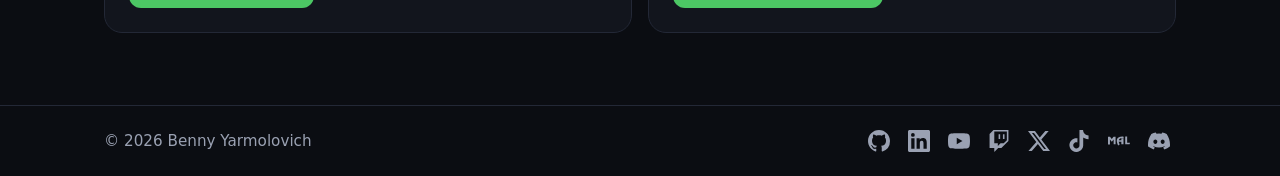
==== commit c59c41eb: "Redesign in the style of tv.yarmiplay.com: a top bar with the logo, a larger Yarmiplay title beside " ====
--- a/index.html
+++ b/index.html
@@ -74,80 +74,142 @@
 <body>
   <div class="glow" aria-hidden="true"></div>
 
-  <header class="hero">
-    <div class="wrap">
-      <h1>Yarmi<span class="accent">play</span></h1>
-      <p class="lead">Creator of Pudding Mod and Remix Mod for Google Snake. Inspired dice count for Google Snake which has been officially added to the game. Also the creator of YarmiplayTV, a syncplay client that integrates with media servers.</p>
-    </div>
-  </header>
+  <div class="wrap">
+    <header class="top">
+      <a class="brand" href="/" aria-label="Yarmiplay home"><img src="/favicon.svg" alt="" width="34" height="34"><span>Yarmi<span class="accent">play</span></span></a>
+      <nav aria-label="Sections">
+        <a href="#tv">TV apps</a>
+        <a href="#snake">Google Snake</a>
+        <a href="https://github.com/Yarmiplay" rel="me noopener">GitHub</a>
+      </nav>
+    </header>
+  </div>
 
   <main class="wrap">
-    <section id="tv" aria-labelledby="tv-title">
-      <h2 id="tv-title">TV projects</h2>
+    <section class="hero">
+      <div>
+        <p class="eyebrow">Watch-together apps &middot; Google Snake mods</p>
+        <h1>Yarmi<span class="accent">play</span></h1>
+        <p class="lead">Creator of <strong>Pudding Mod</strong> and <strong>Remix Mod</strong> for Google Snake. Inspired dice count for Google Snake which has been officially added to the game. Also the creator of <strong>YarmiplayTV</strong>, a Syncplay client that integrates with media servers.</p>
+        <div class="cta">
+          <a class="btn primary big" href="#tv"><svg viewBox="0 0 24 24" aria-hidden="true"><path d="M21 3H3c-1.1 0-2 .9-2 2v12c0 1.1.9 2 2 2h5v2h8v-2h5c1.1 0 1.99-.9 1.99-2L23 5c0-1.1-.9-2-2-2zm0 14H3V5h18v12zm-5-6-7 4V7z"/></svg><span>Watch together<small>YarmiplayTV and YarmiplayServerTV</small></span></a>
+          <a class="btn ghost big" href="#snake"><svg viewBox="0 0 24 24" aria-hidden="true"><path d="M21 6H3c-1.1 0-2 .9-2 2v8c0 1.1.9 2 2 2h18c1.1 0 2-.9 2-2V8c0-1.1-.9-2-2-2zm-10 7H8v3H6v-3H3v-2h3V8h2v3h3v2zm4.5 2c-.83 0-1.5-.67-1.5-1.5s.67-1.5 1.5-1.5 1.5.67 1.5 1.5-.67 1.5-1.5 1.5zm4-3c-.83 0-1.5-.67-1.5-1.5S18.67 9 19.5 9s1.5.67 1.5 1.5-.67 1.5-1.5 1.5z"/></svg><span>Google Snake<small>Mods and speedrun stats</small></span></a>
+        </div>
+      </div>
+      <div class="art" aria-hidden="true">
+        <img class="art-logo" src="/favicon.svg" alt="" width="168" height="168">
+        <span class="orbit app"><img src="/images/yarmiplaytv.svg" alt=""></span>
+        <span class="orbit"><img src="/images/pudding.png" alt=""></span>
+        <span class="orbit app"><img src="/images/yarmiplayservertv.svg" alt=""></span>
+        <span class="orbit"><img src="/images/bunny.png" alt=""></span>
+        <span class="orbit"><img src="/images/darksnakegang.png" alt=""></span>
+      </div>
+    </section>
+
+    <section id="tv" class="section tv" aria-labelledby="tv-title">
+      <div class="section-head">
+        <span class="section-icon" aria-hidden="true"><svg viewBox="0 0 24 24"><path d="M21 3H3c-1.1 0-2 .9-2 2v12c0 1.1.9 2 2 2h5v2h8v-2h5c1.1 0 1.99-.9 1.99-2L23 5c0-1.1-.9-2-2-2zm0 14H3V5h18v12z"/></svg></span>
+        <h2 id="tv-title">TV projects</h2>
+      </div>
       <p class="section-lead">Watch together in sync, wherever your friends are.</p>
       <div class="grid">
+        <article class="card featured">
+          <div class="card-head">
+            <div class="card-icon app" aria-hidden="true">
+              <img src="/images/yarmiplaytv.svg" alt="" width="52" height="52">
+            </div>
+            <div>
+              <h3>YarmiplayTV</h3>
+              <a class="card-site" href="https://tv.yarmiplay.com/">tv.yarmiplay.com</a>
+            </div>
+            <a class="card-source" href="https://github.com/Yarmiplay/YarmiplayTV" aria-label="Source on GitHub" title="Source on GitHub"><svg viewBox="0 0 16 16" aria-hidden="true"><path fill="currentColor" d="M8 0C3.58 0 0 3.58 0 8c0 3.54 2.29 6.53 5.47 7.59.4.07.55-.17.55-.38 0-.19-.01-.82-.01-1.49-2.01.37-2.53-.49-2.69-.94-.09-.23-.48-.94-.82-1.13-.28-.15-.68-.52-.01-.53.63-.01 1.08.58 1.23.82.72 1.21 1.87.87 2.33.66.07-.52.28-.87.51-1.07-1.78-.2-3.64-.89-3.64-3.95 0-.87.31-1.59.82-2.15-.08-.2-.36-1.02.08-2.12 0 0 .67-.21 2.2.82.64-.18 1.32-.27 2-.27.68 0 1.36.09 2 .27 1.53-1.04 2.2-.82 2.2-.82.44 1.1.16 1.92.08 2.12.51.56.82 1.27.82 2.15 0 3.07-1.87 3.75-3.65 3.95.29.25.54.73.54 1.48 0 1.07-.01 1.93-.01 2.2 0 .21.15.46.55.38A8.01 8.01 0 0 0 16 8c0-4.42-3.58-8-8-8z"/></svg></a>
+          </div>
+          <p>A Syncplay client for Google TV, Android phones and tablets, and desktop. mpv built in, plays from Jellyfin, Plex or local files, with rooms and chat.</p>
+          <ul class="chips" aria-label="Runs on">
+            <li>Google TV</li><li>Android</li><li>Windows</li><li>macOS</li><li>Linux</li><li>Web browser</li>
+          </ul>
+          <div class="card-actions">
+            <a class="btn primary" href="https://tv.yarmiplay.com/#download" data-download="tv"><svg viewBox="0 0 24 24" aria-hidden="true"><path d="M5 20h14v-2H5v2zM19 9h-4V3H9v6H5l7 7 7-7z"/></svg><span><b>Download</b><small>Google TV, Android, Windows, macOS, Linux</small></span></a>
+            <a class="btn" href="https://tv.yarmiplay.com/test/"><svg viewBox="0 0 24 24" aria-hidden="true"><path d="M8 5v14l11-7z"/></svg><span>Google Play<small>Join the test</small></span></a>
+            <a class="btn" href="https://tv.yarmiplay.com/watch/" data-watch><svg viewBox="0 0 24 24" aria-hidden="true"><path d="M11.99 2C6.47 2 2 6.48 2 12s4.47 10 9.99 10C17.52 22 22 17.52 22 12S17.52 2 11.99 2zm6.93 6h-2.95a15.65 15.65 0 0 0-1.38-3.56A8.03 8.03 0 0 1 18.92 8zM12 4.04c.83 1.2 1.48 2.53 1.91 3.96h-3.82c.43-1.43 1.08-2.76 1.91-3.96zM4.26 14C4.1 13.36 4 12.69 4 12s.1-1.36.26-2h3.38c-.08.66-.14 1.32-.14 2s.06 1.34.14 2H4.26zm.82 2h2.95c.32 1.25.78 2.45 1.38 3.56A7.99 7.99 0 0 1 5.08 16zm2.95-8H5.08a7.99 7.99 0 0 1 4.33-3.56A15.65 15.65 0 0 0 8.03 8zM12 19.96c-.83-1.2-1.48-2.53-1.91-3.96h3.82c-.43 1.43-1.08 2.76-1.91 3.96zM14.34 14H9.66c-.09-.66-.16-1.32-.16-2s.07-1.35.16-2h4.68c.09.65.16 1.32.16 2s-.07 1.34-.16 2zm.25 5.56c.6-1.11 1.06-2.31 1.38-3.56h2.95a8.03 8.03 0 0 1-4.33 3.56zM16.36 14c.08-.66.14-1.32.14-2s-.06-1.34-.14-2h3.38c.16.64.26 1.31.26 2s-.1 1.36-.26 2h-3.38z"/></svg><span>Watch in your browser<small>Nothing to install</small></span></a>
+          </div>
+        </article>
+
         <article class="card">
           <div class="card-head">
             <div class="card-icon app" aria-hidden="true">
-              <img src="/images/yarmiplaytv.svg" alt="" width="44" height="44">
-            </div>
-            <h3>YarmiplayTV</h3>
-            <a class="card-source" href="https://github.com/Yarmiplay/YarmiplayTV" aria-label="Source on GitHub" title="Source on GitHub"><svg viewBox="0 0 16 16" aria-hidden="true"><path fill="currentColor" d="M8 0C3.58 0 0 3.58 0 8c0 3.54 2.29 6.53 5.47 7.59.4.07.55-.17.55-.38 0-.19-.01-.82-.01-1.49-2.01.37-2.53-.49-2.69-.94-.09-.23-.48-.94-.82-1.13-.28-.15-.68-.52-.01-.53.63-.01 1.08.58 1.23.82.72 1.21 1.87.87 2.33.66.07-.52.28-.87.51-1.07-1.78-.2-3.64-.89-3.64-3.95 0-.87.31-1.59.82-2.15-.08-.2-.36-1.02.08-2.12 0 0 .67-.21 2.2.82.64-.18 1.32-.27 2-.27.68 0 1.36.09 2 .27 1.53-1.04 2.2-.82 2.2-.82.44 1.1.16 1.92.08 2.12.51.56.82 1.27.82 2.15 0 3.07-1.87 3.75-3.65 3.95.29.25.54.73.54 1.48 0 1.07-.01 1.93-.01 2.2 0 .21.15.46.55.38A8.01 8.01 0 0 0 16 8c0-4.42-3.58-8-8-8z"/></svg></a>
-          </div>
-          <p>A Syncplay client for Google TV, Android phones and tablets, and desktop. mpv built in, plays from Jellyfin, Plex or local files, with rooms and chat.</p>
+              <img src="/images/yarmiplayservertv.svg" alt="" width="52" height="52">
+            </div>
+            <div>
+              <h3>YarmiplayServerTV</h3>
+              <a class="card-site" href="https://servertv.yarmiplay.com/">servertv.yarmiplay.com</a>
+            </div>
+            <a class="card-source" href="https://github.com/Yarmiplay/YarmiplayServerTV" aria-label="Source on GitHub" title="Source on GitHub"><svg viewBox="0 0 16 16" aria-hidden="true"><path fill="currentColor" d="M8 0C3.58 0 0 3.58 0 8c0 3.54 2.29 6.53 5.47 7.59.4.07.55-.17.55-.38 0-.19-.01-.82-.01-1.49-2.01.37-2.53-.49-2.69-.94-.09-.23-.48-.94-.82-1.13-.28-.15-.68-.52-.01-.53.63-.01 1.08.58 1.23.82.72 1.21 1.87.87 2.33.66.07-.52.28-.87.51-1.07-1.78-.2-3.64-.89-3.64-3.95 0-.87.31-1.59.82-2.15-.08-.2-.36-1.02.08-2.12 0 0 .67-.21 2.2.82.64-.18 1.32-.27 2-.27.68 0 1.36.09 2 .27 1.53-1.04 2.2-.82 2.2-.82.44 1.1.16 1.92.08 2.12.51.56.82 1.27.82 2.15 0 3.07-1.87 3.75-3.65 3.95.29.25.54.73.54 1.48 0 1.07-.01 1.93-.01 2.2 0 .21.15.46.55.38A8.01 8.01 0 0 0 16 8c0-4.42-3.58-8-8-8z"/></svg></a>
+          </div>
+          <p>Host a Syncplay server and a Jellyfin server from your desktop tray on Windows, macOS or Linux, ready for YarmiplayTV to connect to.</p>
+          <ul class="chips" aria-label="Runs on">
+            <li>Windows</li><li>macOS</li><li>Linux</li>
+          </ul>
           <div class="card-actions">
-            <a class="btn primary" href="https://tv.yarmiplay.com/" data-download="tv">Download</a>
-            <a class="btn gplay" href="https://tv.yarmiplay.com/test/" title="Become a tester on Google Play">Google Play</a>
-            <a class="btn details" href="https://tv.yarmiplay.com/">Details</a>
+            <a class="btn primary" href="https://servertv.yarmiplay.com/" data-download="servertv"><svg viewBox="0 0 24 24" aria-hidden="true"><path d="M5 20h14v-2H5v2zM19 9h-4V3H9v6H5l7 7 7-7z"/></svg><span><b>Download</b><small>Windows, macOS, Linux</small></span></a>
+            <a class="more" href="https://servertv.yarmiplay.com/">Details <svg viewBox="0 0 24 24" aria-hidden="true"><path d="M12 4l-1.41 1.41L16.17 11H4v2h12.17l-5.58 5.59L12 20l8-8z"/></svg></a>
           </div>
         </article>
-
+      </div>
+    </section>
+
+    <section id="snake" class="section snake" aria-labelledby="snake-title">
+      <div class="section-head">
+        <span class="section-icon" aria-hidden="true"><svg viewBox="0 0 24 24"><path d="M21 6H3c-1.1 0-2 .9-2 2v8c0 1.1.9 2 2 2h18c1.1 0 2-.9 2-2V8c0-1.1-.9-2-2-2zm-10 7H8v3H6v-3H3v-2h3V8h2v3h3v2zm4.5 2c-.83 0-1.5-.67-1.5-1.5s.67-1.5 1.5-1.5 1.5.67 1.5 1.5-.67 1.5-1.5 1.5zm4-3c-.83 0-1.5-.67-1.5-1.5S18.67 9 19.5 9s1.5.67 1.5 1.5-.67 1.5-1.5 1.5z"/></svg></span>
+        <h2 id="snake-title">Google Snake</h2>
+      </div>
+      <p class="section-lead">I'm part of <strong>DarkSnakeGang</strong>, the modding group behind the popular Google Snake mods.</p>
+      <div class="highlights">
+        <a class="highlight" href="https://googlesnakemods.com/v/current">
+          <span class="card-icon" aria-hidden="true"><img src="/images/pudding.png" alt=""></span>
+          <div><b>Pudding Mod</b><span>Created it</span></div>
+        </a>
+        <a class="highlight" href="https://googlesnakemods.com/v/current">
+          <span class="card-icon" aria-hidden="true"><svg viewBox="0 0 24 24"><path d="M10.59 9.17 5.41 4 4 5.41l5.17 5.17 1.42-1.41zM14.5 4l2.04 2.04L4 18.59 5.41 20 17.96 7.46 20 9.5V4h-5.5zm.33 9.41-1.41 1.41 3.13 3.13L14.5 20H20v-5.5l-2.04 2.04-3.13-3.13z"/></svg></span>
+          <div><b>Remix Mod</b><span>Created it</span></div>
+        </a>
+        <div class="highlight">
+          <span class="card-icon" aria-hidden="true"><svg viewBox="0 0 24 24"><path d="M19 3H5c-1.1 0-2 .9-2 2v14c0 1.1.9 2 2 2h14c1.1 0 2-.9 2-2V5c0-1.1-.9-2-2-2zM7.5 18c-.83 0-1.5-.67-1.5-1.5S6.67 15 7.5 15s1.5.67 1.5 1.5S8.33 18 7.5 18zm0-9C6.67 9 6 8.33 6 7.5S6.67 6 7.5 6 9 6.67 9 7.5 8.33 9 7.5 9zm4.5 4.5c-.83 0-1.5-.67-1.5-1.5s.67-1.5 1.5-1.5 1.5.67 1.5 1.5-.67 1.5-1.5 1.5zm4.5 4.5c-.83 0-1.5-.67-1.5-1.5s.67-1.5 1.5-1.5 1.5.67 1.5 1.5-.67 1.5-1.5 1.5zm0-9c-.83 0-1.5-.67-1.5-1.5S15.67 6 16.5 6s1.5.67 1.5 1.5S17.33 9 16.5 9z"/></svg></span>
+          <div><b>Dice count</b><span>Inspired it, now officially in the game</span></div>
+        </div>
+      </div>
+      <div class="grid even">
         <article class="card">
           <div class="card-head">
-            <div class="card-icon app" aria-hidden="true">
-              <img src="/images/yarmiplayservertv.svg" alt="" width="44" height="44">
-            </div>
-            <h3>YarmiplayServerTV</h3>
-            <a class="card-source" href="https://github.com/Yarmiplay/YarmiplayServerTV" aria-label="Source on GitHub" title="Source on GitHub"><svg viewBox="0 0 16 16" aria-hidden="true"><path fill="currentColor" d="M8 0C3.58 0 0 3.58 0 8c0 3.54 2.29 6.53 5.47 7.59.4.07.55-.17.55-.38 0-.19-.01-.82-.01-1.49-2.01.37-2.53-.49-2.69-.94-.09-.23-.48-.94-.82-1.13-.28-.15-.68-.52-.01-.53.63-.01 1.08.58 1.23.82.72 1.21 1.87.87 2.33.66.07-.52.28-.87.51-1.07-1.78-.2-3.64-.89-3.64-3.95 0-.87.31-1.59.82-2.15-.08-.2-.36-1.02.08-2.12 0 0 .67-.21 2.2.82.64-.18 1.32-.27 2-.27.68 0 1.36.09 2 .27 1.53-1.04 2.2-.82 2.2-.82.44 1.1.16 1.92.08 2.12.51.56.82 1.27.82 2.15 0 3.07-1.87 3.75-3.65 3.95.29.25.54.73.54 1.48 0 1.07-.01 1.93-.01 2.2 0 .21.15.46.55.38A8.01 8.01 0 0 0 16 8c0-4.42-3.58-8-8-8z"/></svg></a>
-          </div>
-          <p>Host a Syncplay server and a Jellyfin server from your desktop tray on Windows, macOS or Linux, ready for YarmiplayTV to connect to.</p>
+            <div class="card-icon" aria-hidden="true">
+              <img src="/images/darksnakegang.png" alt="" width="36" height="36">
+            </div>
+            <div>
+              <h3>GoogleSnakeMods</h3>
+              <a class="card-site" href="https://googlesnakemods.com/">googlesnakemods.com</a>
+            </div>
+            <a class="card-source" href="https://github.com/DarkSnakeGang" aria-label="DarkSnakeGang on GitHub" title="DarkSnakeGang on GitHub"><svg viewBox="0 0 16 16" aria-hidden="true"><path fill="currentColor" d="M8 0C3.58 0 0 3.58 0 8c0 3.54 2.29 6.53 5.47 7.59.4.07.55-.17.55-.38 0-.19-.01-.82-.01-1.49-2.01.37-2.53-.49-2.69-.94-.09-.23-.48-.94-.82-1.13-.28-.15-.68-.52-.01-.53.63-.01 1.08.58 1.23.82.72 1.21 1.87.87 2.33.66.07-.52.28-.87.51-1.07-1.78-.2-3.64-.89-3.64-3.95 0-.87.31-1.59.82-2.15-.08-.2-.36-1.02.08-2.12 0 0 .67-.21 2.2.82.64-.18 1.32-.27 2-.27.68 0 1.36.09 2 .27 1.53-1.04 2.2-.82 2.2-.82.44 1.1.16 1.92.08 2.12.51.56.82 1.27.82 2.15 0 3.07-1.87 3.75-3.65 3.95.29.25.54.73.54 1.48 0 1.07-.01 1.93-.01 2.2 0 .21.15.46.55.38A8.01 8.01 0 0 0 16 8c0-4.42-3.58-8-8-8z"/></svg></a>
+          </div>
+          <p>Play Google Snake modded without browser extensions.</p>
           <div class="card-actions">
-            <a class="btn primary" href="https://servertv.yarmiplay.com/" data-download="servertv">Download</a>
-            <a class="btn details" href="https://servertv.yarmiplay.com/">Details</a>
+            <a class="btn primary" href="https://googlesnakemods.com/v/current"><svg viewBox="0 0 24 24" aria-hidden="true"><path d="M8 5v14l11-7z"/></svg><span>Play the mods<small>In your browser</small></span></a>
           </div>
         </article>
-      </div>
-    </section>
-
-    <section id="snake" aria-labelledby="snake-title">
-      <h2 id="snake-title">Google Snake</h2>
-      <p class="section-lead">I'm part of <strong>DarkSnakeGang</strong>, the modding group behind the popular Google Snake mods.</p>
-      <div class="grid">
+
         <article class="card">
           <div class="card-head">
-            <div class="card-icon snake" aria-hidden="true">
-              <img src="/images/darksnakegang.png" alt="" width="40" height="40">
-            </div>
-            <h3>GoogleSnakeMods</h3>
-            <a class="card-source" href="https://github.com/DarkSnakeGang" aria-label="DarkSnakeGang on GitHub" title="DarkSnakeGang on GitHub"><svg viewBox="0 0 16 16" aria-hidden="true"><path fill="currentColor" d="M8 0C3.58 0 0 3.58 0 8c0 3.54 2.29 6.53 5.47 7.59.4.07.55-.17.55-.38 0-.19-.01-.82-.01-1.49-2.01.37-2.53-.49-2.69-.94-.09-.23-.48-.94-.82-1.13-.28-.15-.68-.52-.01-.53.63-.01 1.08.58 1.23.82.72 1.21 1.87.87 2.33.66.07-.52.28-.87.51-1.07-1.78-.2-3.64-.89-3.64-3.95 0-.87.31-1.59.82-2.15-.08-.2-.36-1.02.08-2.12 0 0 .67-.21 2.2.82.64-.18 1.32-.27 2-.27.68 0 1.36.09 2 .27 1.53-1.04 2.2-.82 2.2-.82.44 1.1.16 1.92.08 2.12.51.56.82 1.27.82 2.15 0 3.07-1.87 3.75-3.65 3.95.29.25.54.73.54 1.48 0 1.07-.01 1.93-.01 2.2 0 .21.15.46.55.38A8.01 8.01 0 0 0 16 8c0-4.42-3.58-8-8-8z"/></svg></a>
-          </div>
-          <p>Play Google Snake modded without browser extensions.</p>
-          <div class="card-actions">
-            <a class="btn primary" href="https://googlesnakemods.com/">GoogleSnakeMods</a>
-          </div>
-        </article>
-
-        <article class="card">
-          <div class="card-head">
-            <div class="card-icon snake" aria-hidden="true">
-              <img src="/images/bunny.png" alt="" width="40" height="40">
-            </div>
-            <h3>FastSnakeStats</h3>
+            <div class="card-icon" aria-hidden="true">
+              <img src="/images/bunny.png" alt="" width="36" height="36">
+            </div>
+            <div>
+              <h3>FastSnakeStats</h3>
+              <a class="card-site" href="https://stats.googlesnakemods.com/">stats.googlesnakemods.com</a>
+            </div>
             <a class="card-source" href="https://github.com/DarkSnakeGang/FastSnakeStats" aria-label="Source on GitHub" title="Source on GitHub"><svg viewBox="0 0 16 16" aria-hidden="true"><path fill="currentColor" d="M8 0C3.58 0 0 3.58 0 8c0 3.54 2.29 6.53 5.47 7.59.4.07.55-.17.55-.38 0-.19-.01-.82-.01-1.49-2.01.37-2.53-.49-2.69-.94-.09-.23-.48-.94-.82-1.13-.28-.15-.68-.52-.01-.53.63-.01 1.08.58 1.23.82.72 1.21 1.87.87 2.33.66.07-.52.28-.87.51-1.07-1.78-.2-3.64-.89-3.64-3.95 0-.87.31-1.59.82-2.15-.08-.2-.36-1.02.08-2.12 0 0 .67-.21 2.2.82.64-.18 1.32-.27 2-.27.68 0 1.36.09 2 .27 1.53-1.04 2.2-.82 2.2-.82.44 1.1.16 1.92.08 2.12.51.56.82 1.27.82 2.15 0 3.07-1.87 3.75-3.65 3.95.29.25.54.73.54 1.48 0 1.07-.01 1.93-.01 2.2 0 .21.15.46.55.38A8.01 8.01 0 0 0 16 8c0-4.42-3.58-8-8-8z"/></svg></a>
           </div>
           <p>Leaderboard stats for Google Snake speedruns, with data from Speedrun.com for the main game and Category Extensions.</p>
           <div class="card-actions">
-            <a class="btn primary" href="https://stats.googlesnakemods.com/">FastSnakeStats</a>
+            <a class="btn primary" href="https://stats.googlesnakemods.com/"><svg viewBox="0 0 24 24" aria-hidden="true"><path d="M5 9.2h3V19H5zM10.6 5h2.8v14h-2.8zm5.6 8H19v6h-2.8z"/></svg><span>See the stats<small>Speedrun leaderboards</small></span></a>
           </div>
         </article>
       </div>
@@ -191,30 +253,59 @@
 
     (function () {
       var ua = navigator.userAgent, os = null;
+      // Games consoles and smart TVs that don't run Android have no app: the browser version is theirs.
+      var noApp = !/Android/i.test(ua) &&
+        /PlayStation|Xbox|Nintendo|Tizen|SMART-TV|SmartTV|Web0S|webOS|NetCast|VIDAA|Viera|Saphi|Roku|HbbTV/i.test(ua);
       if (/Android/i.test(ua)) os = "android";
+      else if (noApp) os = "console";
       else if (/iPhone|iPad|iPod/.test(ua) || (/Macintosh/.test(ua) && navigator.maxTouchPoints > 1)) os = "ios";
+      else if (/CrOS/.test(ua)) os = "chromeos";
       else if (/Windows/.test(ua)) os = "windows";
       else if (/Macintosh|Mac OS X/.test(ua)) os = "macos";
-      else if (/Linux|X11|CrOS/.test(ua)) os = "linux";
+      else if (/Linux|X11/.test(ua)) os = "linux";
       if (!os) return;
 
-      var names = { android: "Android", ios: "iPhone and iPad", windows: "Windows", macos: "macOS", linux: "Linux" };
+      var names = { android: "Android", ios: "iPhone and iPad", chromeos: "Chromebooks", console: "this device", windows: "Windows", macos: "macOS", linux: "Linux" };
       var apps = {
-        tv: { site: "https://tv.yarmiplay.com/", android: "YarmiplayTV.apk", windows: "https://apps.microsoft.com/detail/9PDBVR6W069J", macos: "YarmiplayTV.dmg", linux: "YarmiplayTV.deb" },
-        servertv: { site: "https://servertv.yarmiplay.com/", windows: "https://apps.microsoft.com/detail/9P6B9C1KXFFQ", macos: "YarmiplayServerTV.dmg", linux: "YarmiplayServerTV.deb" }
+        tv: {
+          site: "https://tv.yarmiplay.com/",
+          android: ["YarmiplayTV.apk", "Android APK"],
+          windows: ["https://apps.microsoft.com/detail/9PDBVR6W069J", "Microsoft Store"],
+          macos: ["YarmiplayTV.dmg", "Disk image (.dmg)"],
+          linux: ["YarmiplayTV.deb", "Debian / Ubuntu (.deb)"]
+        },
+        servertv: {
+          site: "https://servertv.yarmiplay.com/",
+          windows: ["https://apps.microsoft.com/detail/9P6B9C1KXFFQ", "Microsoft Store"],
+          macos: ["YarmiplayServerTV.dmg", "Disk image (.dmg)"],
+          linux: ["YarmiplayServerTV.deb", "Debian / Ubuntu (.deb)"]
+        }
       };
 
       document.querySelectorAll("[data-download]").forEach(function (link) {
         var app = apps[link.getAttribute("data-download")], file = app[os];
         if (file) {
-          link.href = new URL(file, app.site).href;
-          link.textContent = "Download for " + names[os];
+          link.href = new URL(file[0], app.site).href;
+          link.querySelector("b").textContent = "Download for " + names[os];
+          link.querySelector("small").textContent = file[1];
+          return;
+        }
+        // No app for this device: YarmiplayTV's browser version takes the main button's place.
+        var watch = link.parentNode.querySelector("[data-watch]");
+        if (watch) {
+          watch.classList.add("primary");
+          link.remove();
           return;
         }
         var off = document.createElement("span");
         off.className = "btn disabled";
         off.setAttribute("aria-disabled", "true");
-        off.textContent = "Not available for " + names[os];
+        var text = document.createElement("span");
+        text.textContent = "Not available for " + names[os];
+        var note = document.createElement("small");
+        note.textContent = link.querySelector("small").textContent;
+        text.appendChild(note);
+        off.appendChild(text);
         link.replaceWith(off);
       });
     })();
--- a/styles.css
+++ b/styles.css
@@ -1,18 +1,17 @@
 :root {
   --bg: #0b0d12;
   --surface: #12151d;
+  --surface-2: #191d28;
   --surface-hover: #171b25;
   --border: #232836;
   --text: #e8eaf0;
+  --soft: #c4c8d4;
   --muted: #9aa1b2;
-  --accent: #8b7bff;
-  --accent-2: #3dd6c6;
-  --snake: #5bd36b;
+  --brand: #d78cf5;
   --brand-gradient: linear-gradient(90deg, #be99e0, #ea83ff);
-  --tv-gradient: linear-gradient(90deg, #1b2a41, #2373bd);
-  --gplay-gradient: linear-gradient(90deg, #185abc, #146c2e);
-  --details-gradient: linear-gradient(90deg, #2a2340, #8e6fd1);
-  --radius: 16px;
+  --tv: #3da5f4;
+  --snake: #4cc764;
+  --radius: 18px;
 }
 
 * { box-sizing: border-box; }
@@ -24,6 +23,7 @@
   background: var(--bg);
   color: var(--text);
   font-family: system-ui, -apple-system, "Segoe UI", Roboto, "Helvetica Neue", Arial, sans-serif;
+  font-size: 16px;
   line-height: 1.6;
   -webkit-font-smoothing: antialiased;
   min-height: 100vh;
@@ -35,7 +35,7 @@
 
 .wrap {
   width: 100%;
-  max-width: 1040px;
+  max-width: 1120px;
   margin: 0 auto;
   padding: 0 24px;
 }
@@ -46,16 +46,70 @@
   pointer-events: none;
   z-index: -1;
   background:
-    radial-gradient(600px circle at 15% 0%, rgba(139, 123, 255, 0.18), transparent 60%),
-    radial-gradient(500px circle at 90% 10%, rgba(61, 214, 198, 0.12), transparent 60%);
-}
+    radial-gradient(900px 560px at 12% -10%, rgba(215, 140, 245, 0.16), transparent 65%),
+    radial-gradient(800px 520px at 92% 4%, rgba(61, 165, 244, 0.12), transparent 65%);
+}
+
+a:focus-visible { outline: 3px solid var(--text); outline-offset: 3px; border-radius: 8px; }
+
+/* Top bar */
+.top {
+  display: flex;
+  align-items: center;
+  justify-content: space-between;
+  gap: 16px;
+  padding: 18px 0;
+}
+
+.brand {
+  display: inline-flex;
+  align-items: center;
+  gap: 10px;
+  text-decoration: none;
+  font-family: "Fredoka", system-ui, sans-serif;
+  font-weight: 600;
+  font-size: 1.45rem;
+  line-height: 1;
+}
+
+.brand img { width: 34px; height: 34px; flex: none; }
+
+.top nav { display: flex; flex-wrap: wrap; gap: 2px; }
+
+.top nav a {
+  color: var(--soft);
+  text-decoration: none;
+  padding: 6px 12px;
+  border-radius: 8px;
+  font-weight: 500;
+  transition: color 0.2s, background 0.2s;
+}
+
+.top nav a:hover { color: var(--text); background: var(--surface); }
 
 /* Hero */
-.hero { padding: 36px 0 8px; }
+.hero {
+  display: grid;
+  grid-template-columns: 1.15fr 0.85fr;
+  align-items: center;
+  gap: 48px;
+  padding: 40px 0 24px;
+}
+
+.eyebrow {
+  display: inline-block;
+  margin: 0 0 18px;
+  padding: 4px 14px;
+  border-radius: 99px;
+  background: rgba(215, 140, 245, 0.12);
+  color: var(--brand);
+  font-weight: 600;
+  font-size: 0.88rem;
+}
 
 h1 {
   margin: 0;
-  font-size: clamp(2.5rem, 6vw, 3.75rem);
+  font-size: clamp(3.25rem, 8vw, 5.5rem);
   font-family: "Fredoka", system-ui, sans-serif;
   line-height: 1;
   letter-spacing: -0.01em;
@@ -70,64 +124,157 @@
 }
 
 .lead {
-  max-width: 960px;
-  margin: 8px 0 0;
-  color: var(--muted);
-  font-size: 1.1rem;
+  max-width: 34em;
+  margin: 18px 0 28px;
+  color: var(--soft);
+  font-size: 1.15rem;
+}
+
+.lead strong { color: var(--text); }
+
+.cta { display: flex; flex-wrap: wrap; gap: 12px; }
+
+/* The logo with the projects around it */
+.art {
+  position: relative;
+  width: 100%;
+  max-width: 420px;
+  aspect-ratio: 1;
+  justify-self: center;
+}
+
+.art::before {
+  content: "";
+  position: absolute;
+  inset: 12%;
+  border: 1px dashed rgba(255, 255, 255, 0.1);
+  border-radius: 50%;
+}
+
+.art::after {
+  content: "";
+  position: absolute;
+  inset: 28%;
+  border-radius: 50%;
+  background: radial-gradient(circle, rgba(215, 140, 245, 0.35), transparent 70%);
+  filter: blur(24px);
+  z-index: -1;
+}
+
+.art-logo {
+  position: absolute;
+  left: 50%;
+  top: 50%;
+  width: 40%;
+  transform: translate(-50%, -50%);
+  filter: drop-shadow(0 18px 40px rgba(0, 0, 0, 0.55));
+}
+
+.orbit {
+  position: absolute;
+  width: 18%;
+  aspect-ratio: 1;
+  display: grid;
+  place-items: center;
+  border-radius: 22%;
+  background: var(--surface-2);
+  border: 1px solid var(--border);
+  box-shadow: 0 12px 28px rgba(0, 0, 0, 0.45);
+  animation: float 6s ease-in-out infinite;
+}
+
+.orbit img { width: 64%; height: 64%; object-fit: contain; }
+
+.orbit.app { background: none; border: none; }
+
+.orbit.app img { width: 100%; height: 100%; }
+
+.orbit:nth-child(2) { left: 4%; top: 14%; animation-delay: -1s; }
+.orbit:nth-child(3) { right: 4%; top: 10%; animation-delay: -3s; }
+.orbit:nth-child(4) { right: 0; bottom: 22%; animation-delay: -2s; }
+.orbit:nth-child(5) { left: 30%; bottom: 0; animation-delay: -4s; }
+.orbit:nth-child(6) { left: 0; bottom: 30%; animation-delay: -5s; }
+
+@keyframes float {
+  0%, 100% { transform: translateY(0); }
+  50% { transform: translateY(-8px); }
 }
 
 /* Sections */
 main { flex: 1; }
 
-section { padding: 20px 0 8px; }
+.section { padding: 56px 0 0; scroll-margin-top: 16px; }
+
+.section-head { display: flex; align-items: center; gap: 14px; margin-bottom: 6px; }
+
+.section-icon {
+  flex: none;
+  width: 44px;
+  height: 44px;
+  display: grid;
+  place-items: center;
+  border-radius: 12px;
+  background: color-mix(in srgb, var(--c) 14%, transparent);
+  color: var(--c);
+}
+
+.section-icon svg { width: 24px; height: 24px; fill: currentColor; }
 
 h2 {
   margin: 0;
-  font-size: 1.4rem;
-  letter-spacing: -0.01em;
-}
-
-.section-lead { margin: 2px 0 12px; color: var(--muted); }
+  font-size: clamp(1.6rem, 3vw, 2.1rem);
+  letter-spacing: -0.02em;
+  line-height: 1.2;
+}
+
+.section-lead { margin: 0 0 24px; color: var(--muted); font-size: 1.05rem; }
 .section-lead strong { color: var(--text); }
 
+.tv { --c: var(--tv); --on-c: #06121f; }
+.snake { --c: var(--snake); --on-c: #041208; }
+
 .grid {
   display: grid;
-  grid-template-columns: repeat(auto-fit, minmax(280px, 1fr));
+  grid-template-columns: 1.35fr 1fr;
   gap: 16px;
 }
+
+.grid.even { grid-template-columns: 1fr 1fr; }
 
 /* Cards */
 .card {
   display: flex;
   flex-direction: column;
-  padding: 20px;
+  padding: 24px;
   background: var(--surface);
   border: 1px solid var(--border);
   border-radius: var(--radius);
-  transition: transform 0.2s, border-color 0.2s, background 0.2s, box-shadow 0.2s;
+  transition: border-color 0.2s, box-shadow 0.2s, transform 0.2s;
 }
 
 .card:hover {
-  transform: translateY(-3px);
-  background: var(--surface-hover);
-  border-color: rgba(139, 123, 255, 0.5);
-  box-shadow: 0 12px 32px rgba(0, 0, 0, 0.35);
-}
-
-.card-head { display: flex; align-items: center; gap: 14px; margin-bottom: 10px; }
+  border-color: color-mix(in srgb, var(--c) 55%, transparent);
+  box-shadow: 0 18px 48px -18px color-mix(in srgb, var(--c) 45%, transparent);
+  transform: translateY(-2px);
+}
+
+.card.featured {
+  background:
+    radial-gradient(560px 260px at 100% 0%, color-mix(in srgb, var(--c) 14%, transparent), transparent 70%),
+    var(--surface);
+}
+
+.card-head { display: flex; align-items: center; gap: 14px; margin-bottom: 12px; }
 
 .card-icon {
   flex: none;
-  width: 44px;
-  height: 44px;
+  width: 52px;
+  height: 52px;
   display: grid;
   place-items: center;
-  border-radius: 12px;
-  color: var(--accent);
-  background: rgba(139, 123, 255, 0.12);
-}
-
-.card-icon svg { width: 24px; height: 24px; }
+  border-radius: 14px;
+  background: color-mix(in srgb, var(--c) 14%, transparent);
+}
 
 .card-icon img { width: 36px; height: 36px; object-fit: contain; }
 
@@ -135,78 +282,147 @@
 
 .card-icon.app img { width: 100%; height: 100%; }
 
-.card-icon.snake { color: var(--snake); background: rgba(91, 211, 107, 0.12); }
-
-.card:has(.card-icon.snake):hover { border-color: rgba(91, 211, 107, 0.5); }
-
-.card h3 { margin: 0; font-size: 1.2rem; }
+.card h3 { margin: 0; font-size: 1.3rem; letter-spacing: -0.01em; line-height: 1.2; }
+
+.card-site {
+  display: block;
+  margin-top: 2px;
+  color: var(--muted);
+  font-size: 0.85rem;
+  text-decoration: none;
+}
+
+.card-site:hover { color: var(--c); }
 
 .card-source {
   margin-left: auto;
+  align-self: flex-start;
   display: inline-flex;
   padding: 6px;
   border-radius: 8px;
   color: var(--muted);
-  transition: color 0.2s;
-}
-
-.card-source:hover { color: var(--text); }
+  transition: color 0.2s, background 0.2s;
+}
+
+.card-source:hover { color: var(--text); background: var(--surface-2); }
 
 .card-source svg { width: 22px; height: 22px; }
 
-.card p { margin: 0 0 14px; color: var(--muted); }
-
-.card-actions { display: flex; gap: 8px; flex-wrap: wrap; margin-top: auto; }
-
+.card p { margin: 0 0 16px; color: var(--muted); }
+
+.chips { display: flex; flex-wrap: wrap; gap: 6px; margin: 0 0 20px; padding: 0; list-style: none; }
+
+.chips li {
+  padding: 2px 10px;
+  border-radius: 99px;
+  border: 1px solid var(--border);
+  color: var(--soft);
+  font-size: 0.8rem;
+  font-weight: 500;
+}
+
+.card-actions { display: flex; gap: 10px; flex-wrap: wrap; margin-top: auto; }
+
+/* Buttons: the card's colour, filled for the main action and tinted for the rest */
 .btn {
+  --c: var(--brand);
+  --on-c: #1a0822;
   display: inline-flex;
   align-items: center;
-  padding: 9px 14px;
-  border-radius: 10px;
-  border: 1px solid var(--border);
+  gap: 10px;
+  padding: 10px 16px;
+  border-radius: 12px;
+  border: 1px solid transparent;
+  background: color-mix(in srgb, var(--c) 14%, transparent);
+  color: var(--c);
   text-decoration: none;
+  font-weight: 700;
+  font-size: 0.95rem;
+  line-height: 1.25;
+  transition: background 0.2s, border-color 0.2s, filter 0.2s;
+}
+
+.tv .btn { --c: var(--tv); --on-c: #06121f; }
+.snake .btn { --c: var(--snake); --on-c: #041208; }
+
+.btn span { display: flex; flex-direction: column; }
+
+.btn small { font-weight: 500; font-size: 0.78rem; opacity: 0.8; }
+
+.btn svg { width: 20px; height: 20px; flex: none; fill: currentColor; }
+
+.btn:hover { background: color-mix(in srgb, var(--c) 24%, transparent); }
+
+.btn.primary { background: var(--c); color: var(--on-c); }
+
+.btn.primary:hover { background: var(--c); filter: brightness(1.12); }
+
+.btn.ghost { background: none; color: var(--text); border-color: var(--border); }
+
+.btn.ghost:hover { background: var(--surface); border-color: var(--muted); }
+
+.btn.big { padding: 12px 22px 12px 16px; font-size: 1.05rem; }
+
+.btn.big svg { width: 24px; height: 24px; }
+
+.btn.disabled { background: var(--surface-2); color: var(--muted); cursor: not-allowed; }
+
+.btn.disabled:hover { background: var(--surface-2); }
+
+.more {
+  display: inline-flex;
+  align-items: center;
+  gap: 4px;
+  align-self: center;
+  margin-left: auto;
+  color: var(--muted);
   font-weight: 600;
   font-size: 0.9rem;
-  transition: background 0.2s, border-color 0.2s, transform 0.2s;
-}
-
-.btn:hover { border-color: var(--muted); }
-
-.btn.primary {
-  border-color: transparent;
-  background: var(--tv-gradient) border-box;
-  color: #fff;
-}
-
-.btn.gplay {
-  border-color: transparent;
-  background: var(--gplay-gradient) border-box;
-  color: #fff;
-}
-
-.btn.details {
-  border-color: transparent;
-  background: var(--details-gradient) border-box;
-  color: #fff;
-}
-
-.btn.primary:hover, .btn.gplay:hover, .btn.details:hover { transform: translateY(-1px); filter: brightness(1.1); }
-
-.btn.disabled { opacity: 0.45; cursor: not-allowed; }
-
-.btn.disabled:hover { border-color: var(--border); }
-
-.card:has(.card-icon.snake) .btn.primary {
-  background: linear-gradient(90deg, #17602f, #2a8c41) border-box;
-  color: #fff;
-}
-
-a:focus-visible { outline: 2px solid var(--accent-2); outline-offset: 3px; }
+  text-decoration: none;
+}
+
+.more svg { width: 18px; height: 18px; fill: currentColor; transition: transform 0.2s; }
+
+.more:hover { color: var(--c); }
+
+.more:hover svg { transform: translateX(3px); }
+
+/* Google Snake highlights */
+.highlights {
+  display: grid;
+  grid-template-columns: repeat(3, 1fr);
+  gap: 16px;
+  margin-bottom: 16px;
+}
+
+.highlight {
+  display: flex;
+  align-items: center;
+  gap: 14px;
+  padding: 16px 18px;
+  border-radius: var(--radius);
+  background: linear-gradient(135deg, color-mix(in srgb, var(--c) 10%, var(--surface)), var(--surface) 70%);
+  border: 1px solid var(--border);
+}
+
+a.highlight { color: inherit; text-decoration: none; transition: border-color 0.2s; }
+
+a.highlight:hover { border-color: color-mix(in srgb, var(--c) 55%, transparent); }
+
+.highlight .card-icon { width: 44px; height: 44px; border-radius: 12px; color: var(--c); }
+
+.highlight .card-icon img { width: 30px; height: 30px; }
+
+.highlight .card-icon svg { width: 24px; height: 24px; fill: currentColor; }
+
+.highlight b { display: block; line-height: 1.3; }
+
+.highlight span { color: var(--muted); font-size: 0.88rem; line-height: 1.4; }
 
 /* Footer */
 .footer {
   border-top: 1px solid var(--border);
-  margin-top: 24px;
+  margin-top: 72px;
   padding: 18px 0;
   color: var(--muted);
   font-size: 0.95rem;
@@ -246,10 +462,32 @@
 
 .notfound h1 { font-size: clamp(4rem, 14vw, 7rem); }
 
-.notfound .lead { margin: 12px 0 24px; }
+.notfound .lead { margin: 12px auto 28px; }
+
+@media (max-width: 900px) {
+  .hero { grid-template-columns: 1fr; gap: 24px; padding-top: 16px; }
+  .art { max-width: 300px; grid-row: 1; }
+  .grid, .grid.even { grid-template-columns: 1fr; }
+  .highlights { grid-template-columns: 1fr; }
+}
+
+@media (max-width: 620px) {
+  .wrap { padding: 0 16px; }
+  .top nav a:not(:last-child) { display: none; }
+  .art { max-width: 240px; }
+  .cta .btn { flex: 1 1 100%; }
+  .card { padding: 20px; }
+  .more { margin-left: 0; }
+}
+
+@media (min-width: 1600px) {
+  body { font-size: 18px; }
+  .wrap { max-width: 1320px; }
+}
 
 @media (prefers-reduced-motion: reduce) {
   html { scroll-behavior: auto; }
-  .card, .btn { transition: none; }
-  .card:hover, .btn.primary:hover, .btn.gplay:hover, .btn.details:hover { transform: none; }
-}
+  .card, .btn, .more svg, a.highlight { transition: none; }
+  .card:hover { transform: none; }
+  .orbit { animation: none; }
+}
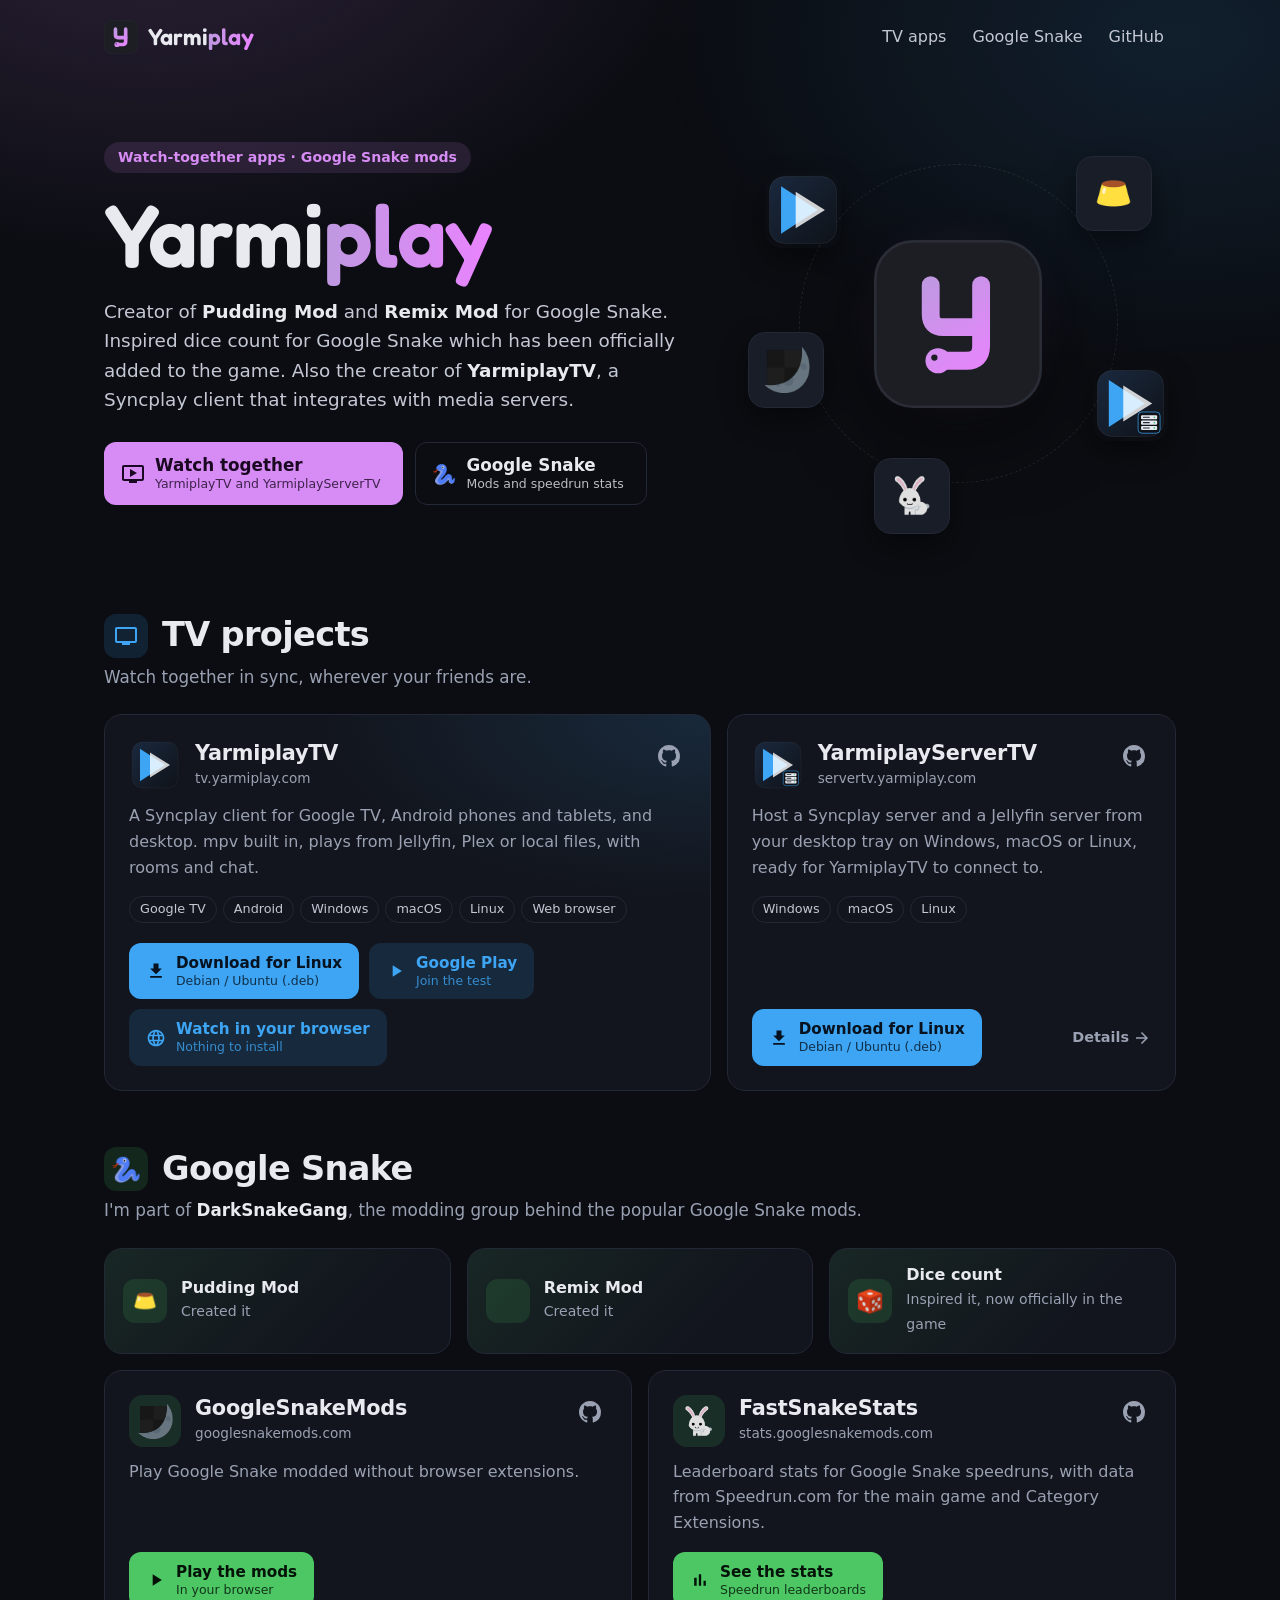
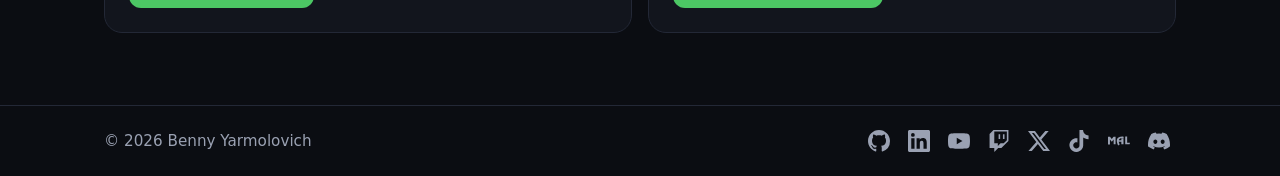
==== commit 021b7e18: "Google Snake icons from the game: the section's and the hero button's snake is speed_00, the dice co" ====
--- a/index.html
+++ b/index.html
@@ -93,7 +93,7 @@
         <p class="lead">Creator of <strong>Pudding Mod</strong> and <strong>Remix Mod</strong> for Google Snake. Inspired dice count for Google Snake which has been officially added to the game. Also the creator of <strong>YarmiplayTV</strong>, a Syncplay client that integrates with media servers.</p>
         <div class="cta">
           <a class="btn primary big" href="#tv"><svg viewBox="0 0 24 24" aria-hidden="true"><path d="M21 3H3c-1.1 0-2 .9-2 2v12c0 1.1.9 2 2 2h5v2h8v-2h5c1.1 0 1.99-.9 1.99-2L23 5c0-1.1-.9-2-2-2zm0 14H3V5h18v12zm-5-6-7 4V7z"/></svg><span>Watch together<small>YarmiplayTV and YarmiplayServerTV</small></span></a>
-          <a class="btn ghost big" href="#snake"><svg viewBox="0 0 24 24" aria-hidden="true"><path d="M21 6H3c-1.1 0-2 .9-2 2v8c0 1.1.9 2 2 2h18c1.1 0 2-.9 2-2V8c0-1.1-.9-2-2-2zm-10 7H8v3H6v-3H3v-2h3V8h2v3h3v2zm4.5 2c-.83 0-1.5-.67-1.5-1.5s.67-1.5 1.5-1.5 1.5.67 1.5 1.5-.67 1.5-1.5 1.5zm4-3c-.83 0-1.5-.67-1.5-1.5S18.67 9 19.5 9s1.5.67 1.5 1.5-.67 1.5-1.5 1.5z"/></svg><span>Google Snake<small>Mods and speedrun stats</small></span></a>
+          <a class="btn ghost big" href="#snake"><img src="/images/snake/speed_00.png" alt="" width="24" height="24"><span>Google Snake<small>Mods and speedrun stats</small></span></a>
         </div>
       </div>
       <div class="art" aria-hidden="true">
@@ -160,7 +160,7 @@
 
     <section id="snake" class="section snake" aria-labelledby="snake-title">
       <div class="section-head">
-        <span class="section-icon" aria-hidden="true"><svg viewBox="0 0 24 24"><path d="M21 6H3c-1.1 0-2 .9-2 2v8c0 1.1.9 2 2 2h18c1.1 0 2-.9 2-2V8c0-1.1-.9-2-2-2zm-10 7H8v3H6v-3H3v-2h3V8h2v3h3v2zm4.5 2c-.83 0-1.5-.67-1.5-1.5s.67-1.5 1.5-1.5 1.5.67 1.5 1.5-.67 1.5-1.5 1.5zm4-3c-.83 0-1.5-.67-1.5-1.5S18.67 9 19.5 9s1.5.67 1.5 1.5-.67 1.5-1.5 1.5z"/></svg></span>
+        <span class="section-icon" aria-hidden="true"><img src="/images/snake/speed_00.png" alt="" width="28" height="28"></span>
         <h2 id="snake-title">Google Snake</h2>
       </div>
       <p class="section-lead">I'm part of <strong>DarkSnakeGang</strong>, the modding group behind the popular Google Snake mods.</p>
@@ -170,11 +170,11 @@
           <div><b>Pudding Mod</b><span>Created it</span></div>
         </a>
         <a class="highlight" href="https://googlesnakemods.com/v/current">
-          <span class="card-icon" aria-hidden="true"><svg viewBox="0 0 24 24"><path d="M10.59 9.17 5.41 4 4 5.41l5.17 5.17 1.42-1.41zM14.5 4l2.04 2.04L4 18.59 5.41 20 17.96 7.46 20 9.5V4h-5.5zm.33 9.41-1.41 1.41 3.13 3.13L14.5 20H20v-5.5l-2.04 2.04-3.13-3.13z"/></svg></span>
+          <span class="card-icon cycle" aria-hidden="true"><img src="/images/snake/mode_candy.png" alt="" style="--i:0"><img src="/images/snake/mode_chess.png" alt="" style="--i:1"><img src="/images/snake/mode_burger.png" alt="" style="--i:2"><img src="/images/snake/mode_cat.png" alt="" style="--i:3"><img src="/images/snake/mode_mexico.png" alt="" style="--i:4"><img src="/images/snake/mode_bomb_fruit.png" alt="" style="--i:5"><img src="/images/snake/mode_temp_walls.png" alt="" style="--i:6"><img src="/images/snake/mode_fear.png" alt="" style="--i:7"><img src="/images/snake/mode_slot_machine.png" alt="" style="--i:8"></span>
           <div><b>Remix Mod</b><span>Created it</span></div>
         </a>
         <div class="highlight">
-          <span class="card-icon" aria-hidden="true"><svg viewBox="0 0 24 24"><path d="M19 3H5c-1.1 0-2 .9-2 2v14c0 1.1.9 2 2 2h14c1.1 0 2-.9 2-2V5c0-1.1-.9-2-2-2zM7.5 18c-.83 0-1.5-.67-1.5-1.5S6.67 15 7.5 15s1.5.67 1.5 1.5S8.33 18 7.5 18zm0-9C6.67 9 6 8.33 6 7.5S6.67 6 7.5 6 9 6.67 9 7.5 8.33 9 7.5 9zm4.5 4.5c-.83 0-1.5-.67-1.5-1.5s.67-1.5 1.5-1.5 1.5.67 1.5 1.5-.67 1.5-1.5 1.5zm4.5 4.5c-.83 0-1.5-.67-1.5-1.5s.67-1.5 1.5-1.5 1.5.67 1.5 1.5-.67 1.5-1.5 1.5zm0-9c-.83 0-1.5-.67-1.5-1.5S15.67 6 16.5 6s1.5.67 1.5 1.5S17.33 9 16.5 9z"/></svg></span>
+          <span class="card-icon" aria-hidden="true"><img src="/images/snake/count_04.png" alt=""></span>
           <div><b>Dice count</b><span>Inspired it, now officially in the game</span></div>
         </div>
       </div>
--- a/styles.css
+++ b/styles.css
@@ -220,6 +220,8 @@
 
 .section-icon svg { width: 24px; height: 24px; fill: currentColor; }
 
+.section-icon img { width: 30px; height: 30px; object-fit: contain; }
+
 h2 {
   margin: 0;
   font-size: clamp(1.6rem, 3vw, 2.1rem);
@@ -351,6 +353,8 @@
 
 .btn svg { width: 20px; height: 20px; flex: none; fill: currentColor; }
 
+.btn img { width: 20px; height: 20px; flex: none; object-fit: contain; }
+
 .btn:hover { background: color-mix(in srgb, var(--c) 24%, transparent); }
 
 .btn.primary { background: var(--c); color: var(--on-c); }
@@ -363,7 +367,7 @@
 
 .btn.big { padding: 12px 22px 12px 16px; font-size: 1.05rem; }
 
-.btn.big svg { width: 24px; height: 24px; }
+.btn.big svg, .btn.big img { width: 24px; height: 24px; }
 
 .btn.disabled { background: var(--surface-2); color: var(--muted); cursor: not-allowed; }
 
@@ -415,6 +419,28 @@
 
 .highlight .card-icon svg { width: 24px; height: 24px; fill: currentColor; }
 
+/* Remix Mod: each of its modes' icons in turn */
+.highlight .cycle { position: relative; }
+
+.highlight .cycle img {
+  position: absolute;
+  inset: 7px;
+  opacity: 0;
+  animation: cycle 18s infinite;
+  animation-delay: calc(var(--i) * 2s);
+}
+
+@keyframes cycle {
+  0% { opacity: 0; transform: scale(0.6); }
+  1.5%, 9.5% { opacity: 1; transform: scale(1); }
+  11.1%, 100% { opacity: 0; transform: scale(0.6); }
+}
+
+@keyframes cycle-fade {
+  0%, 11.1%, 100% { opacity: 0; }
+  1.5%, 9.5% { opacity: 1; }
+}
+
 .highlight b { display: block; line-height: 1.3; }
 
 .highlight span { color: var(--muted); font-size: 0.88rem; line-height: 1.4; }
@@ -490,4 +516,6 @@
   .card, .btn, .more svg, a.highlight { transition: none; }
   .card:hover { transform: none; }
   .orbit { animation: none; }
-}
+  /* The Remix Mod's icons still take turns, fading without moving. */
+  .highlight .cycle img { animation-name: cycle-fade; }
+}
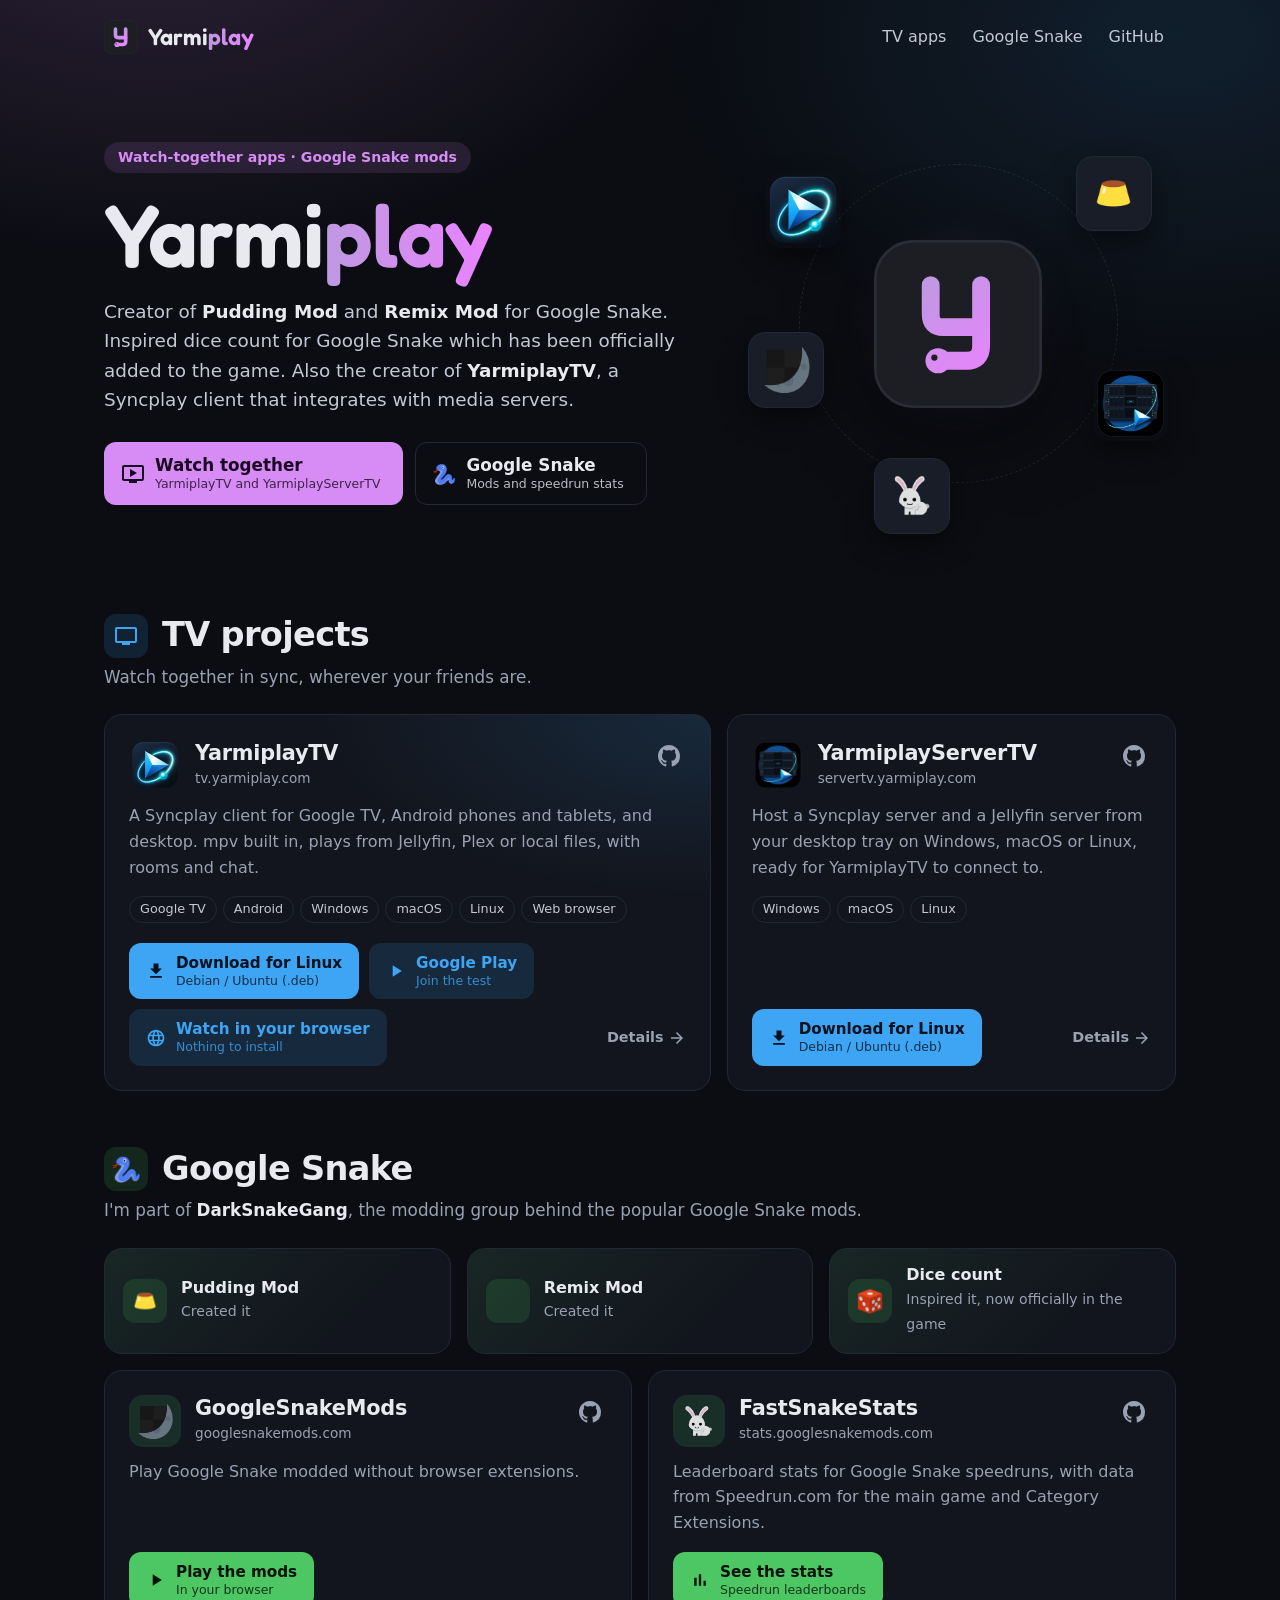
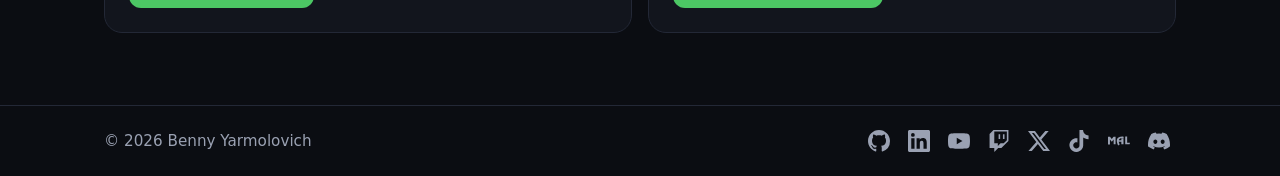
==== commit edccdd1a: "Update YarmiplayTV and ServerTV icons (ServerTV v1.8.9), and add Details button to YarmiplayTV" ====
--- a/index.html
+++ b/index.html
@@ -132,6 +132,7 @@
             <a class="btn primary" href="https://tv.yarmiplay.com/#download" data-download="tv"><svg viewBox="0 0 24 24" aria-hidden="true"><path d="M5 20h14v-2H5v2zM19 9h-4V3H9v6H5l7 7 7-7z"/></svg><span><b>Download</b><small>Google TV, Android, Windows, macOS, Linux</small></span></a>
             <a class="btn" href="https://tv.yarmiplay.com/test/"><svg viewBox="0 0 24 24" aria-hidden="true"><path d="M8 5v14l11-7z"/></svg><span>Google Play<small>Join the test</small></span></a>
             <a class="btn" href="https://tv.yarmiplay.com/watch/" data-watch><svg viewBox="0 0 24 24" aria-hidden="true"><path d="M11.99 2C6.47 2 2 6.48 2 12s4.47 10 9.99 10C17.52 22 22 17.52 22 12S17.52 2 11.99 2zm6.93 6h-2.95a15.65 15.65 0 0 0-1.38-3.56A8.03 8.03 0 0 1 18.92 8zM12 4.04c.83 1.2 1.48 2.53 1.91 3.96h-3.82c.43-1.43 1.08-2.76 1.91-3.96zM4.26 14C4.1 13.36 4 12.69 4 12s.1-1.36.26-2h3.38c-.08.66-.14 1.32-.14 2s.06 1.34.14 2H4.26zm.82 2h2.95c.32 1.25.78 2.45 1.38 3.56A7.99 7.99 0 0 1 5.08 16zm2.95-8H5.08a7.99 7.99 0 0 1 4.33-3.56A15.65 15.65 0 0 0 8.03 8zM12 19.96c-.83-1.2-1.48-2.53-1.91-3.96h3.82c-.43 1.43-1.08 2.76-1.91 3.96zM14.34 14H9.66c-.09-.66-.16-1.32-.16-2s.07-1.35.16-2h4.68c.09.65.16 1.32.16 2s-.07 1.34-.16 2zm.25 5.56c.6-1.11 1.06-2.31 1.38-3.56h2.95a8.03 8.03 0 0 1-4.33 3.56zM16.36 14c.08-.66.14-1.32.14-2s-.06-1.34-.14-2h3.38c.16.64.26 1.31.26 2s-.1 1.36-.26 2h-3.38z"/></svg><span>Watch in your browser<small>Nothing to install</small></span></a>
+            <a class="more" href="https://tv.yarmiplay.com/">Details <svg viewBox="0 0 24 24" aria-hidden="true"><path d="M12 4l-1.41 1.41L16.17 11H4v2h12.17l-5.58 5.59L12 20l8-8z"/></svg></a>
           </div>
         </article>
 
